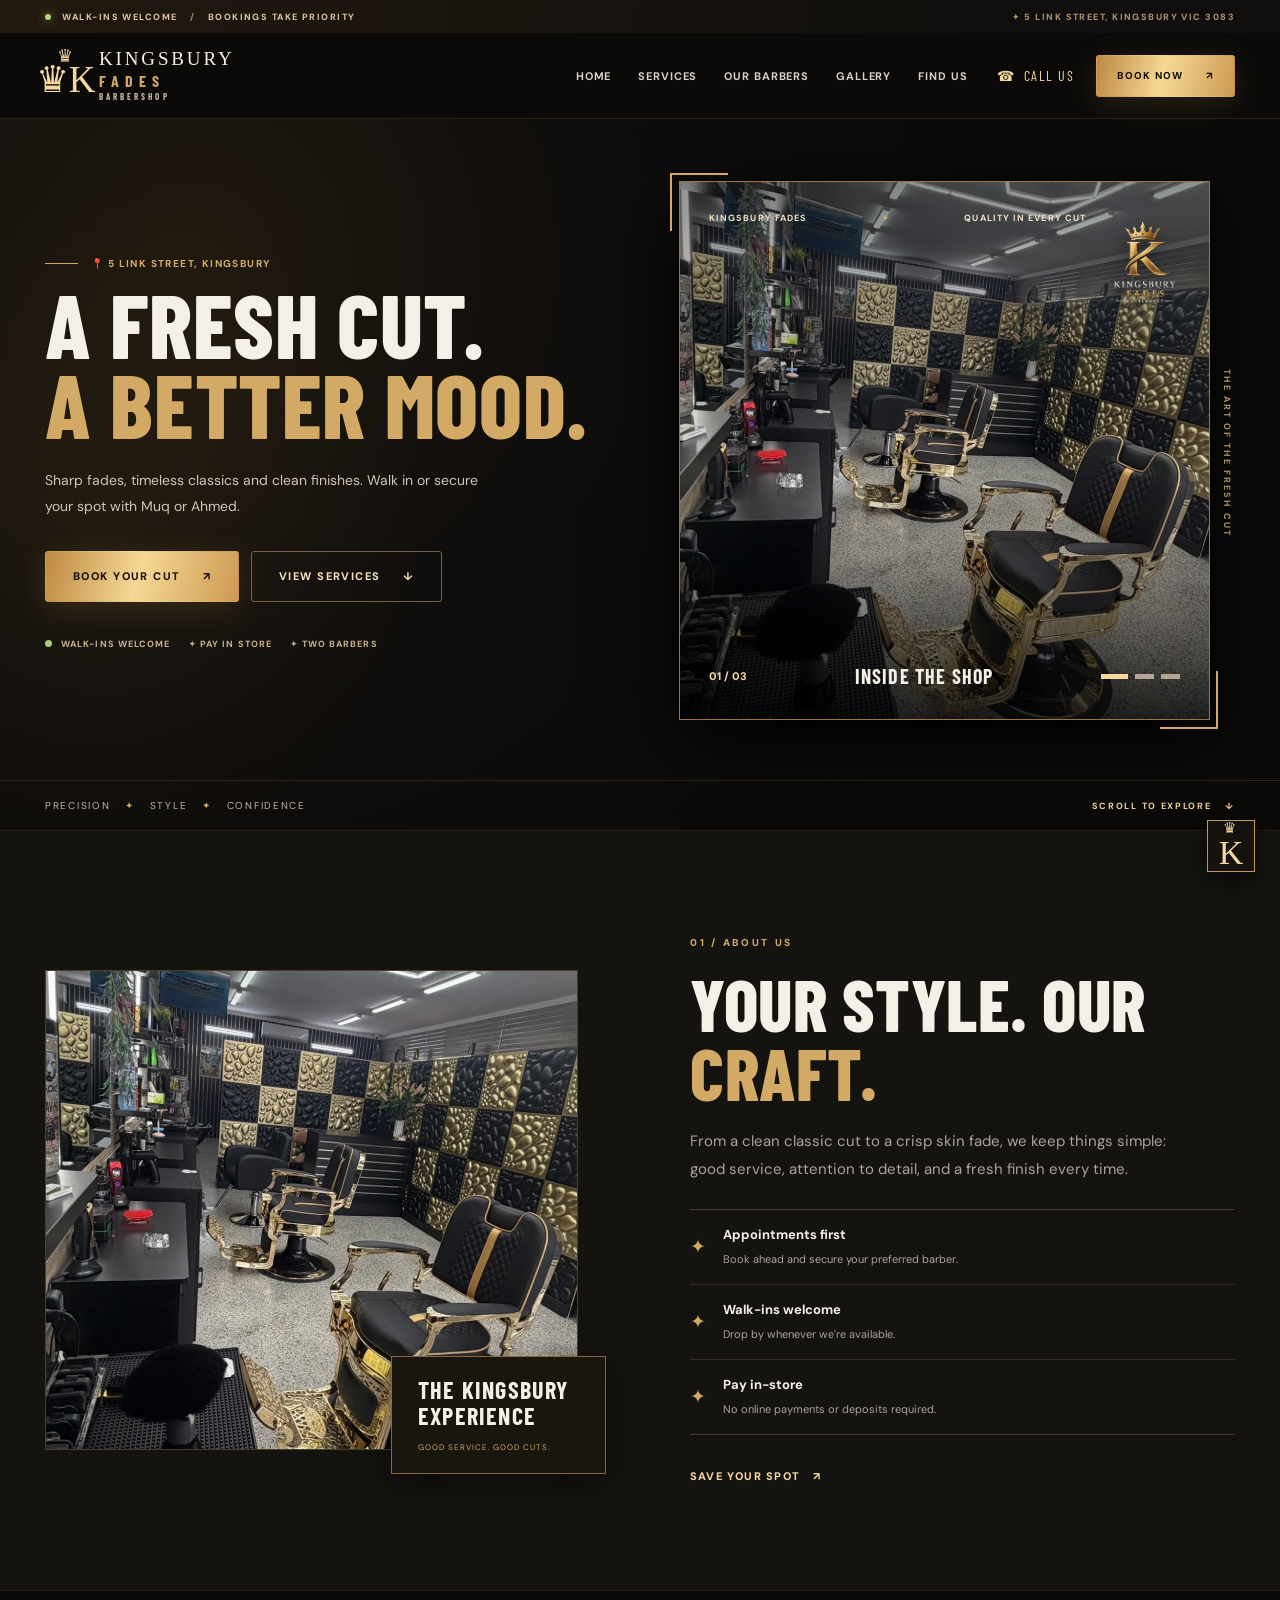
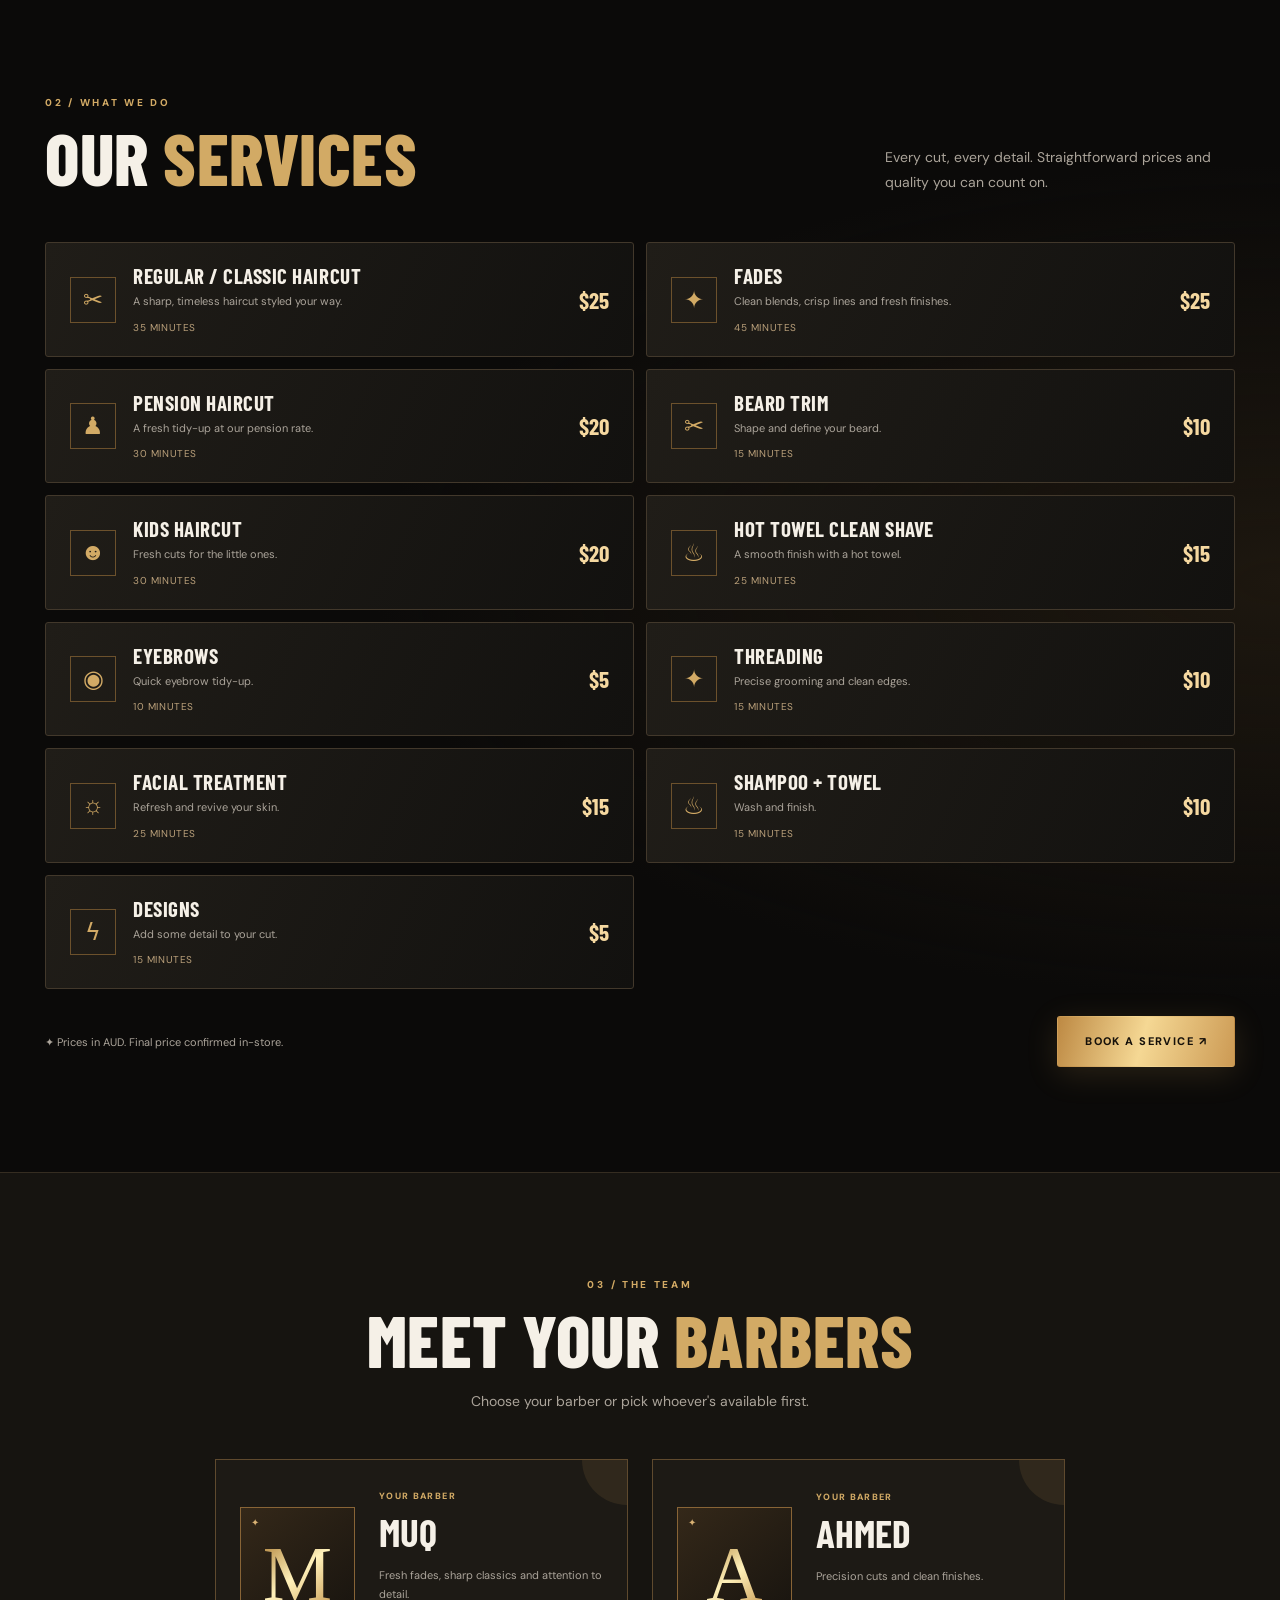
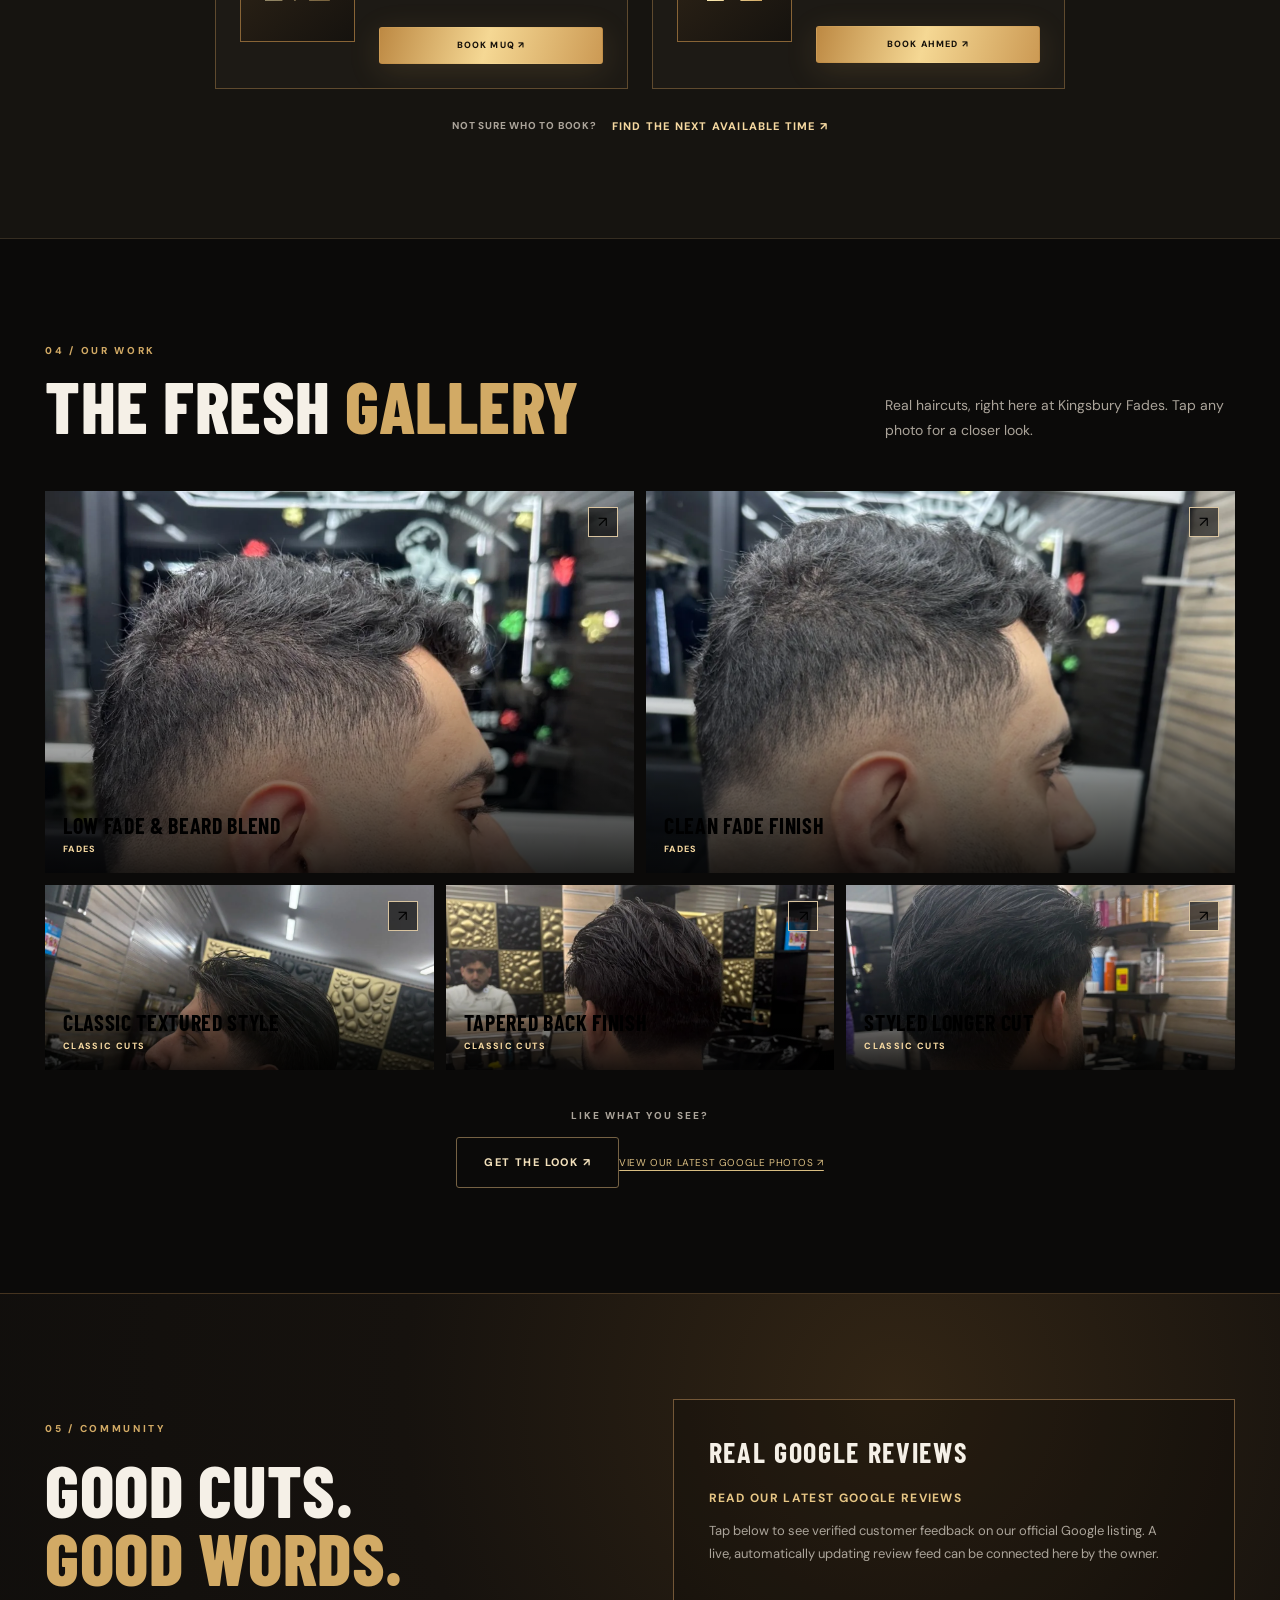
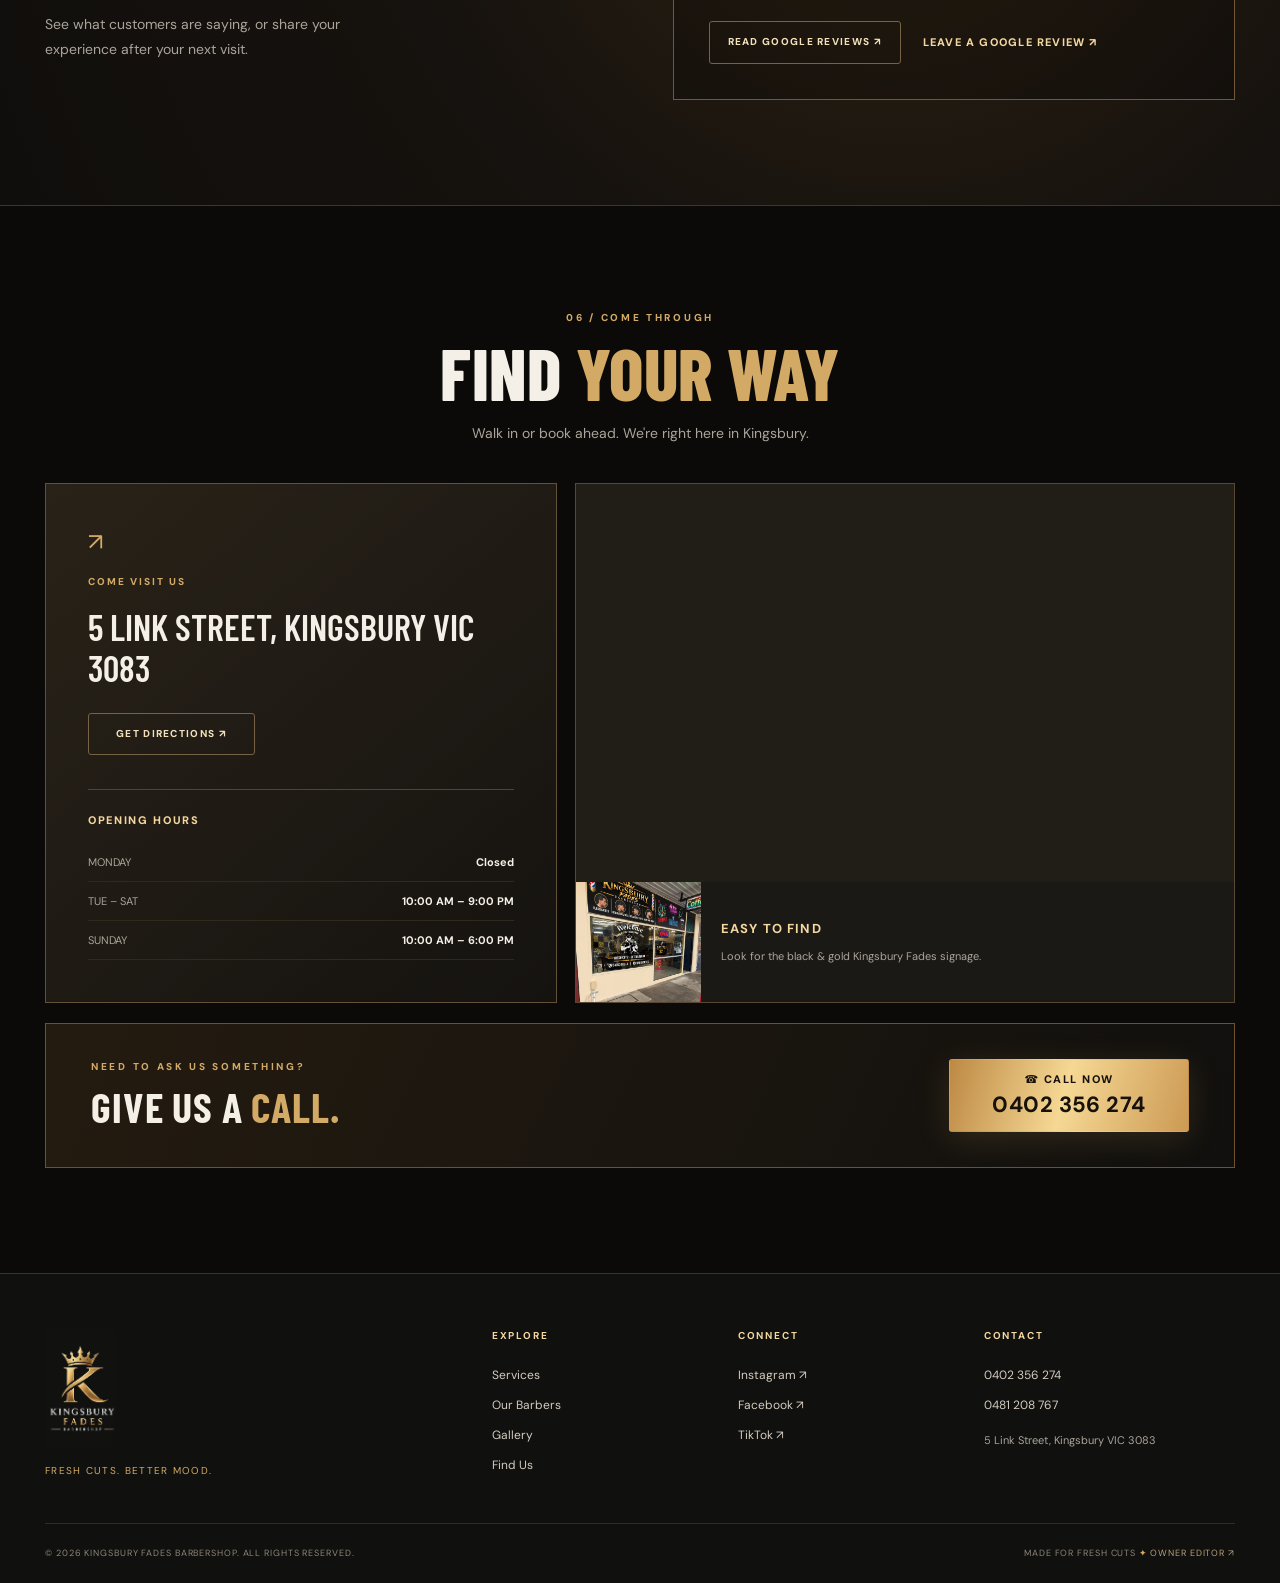
==== index.html @ 65504e84 "Add files via upload" ====
<!doctype html>
<html lang="en-AU">
<head>
  <meta charset="utf-8">
  <meta name="viewport" content="width=device-width,initial-scale=1,viewport-fit=cover">
  <meta name="theme-color" content="#0d0c0b">
  <meta name="description" content="Kingsbury Fades Barbershop — fresh fades, classic cuts, beard trims and more at 5 Link Street, Kingsbury VIC 3083. Book with Muq or Ahmed. Walk-ins welcome.">
  <meta property="og:title" content="Kingsbury Fades Barbershop | Fresh Cuts. Better Mood.">
  <meta property="og:description" content="Fades, classic cuts and fresh finishes in Kingsbury, Melbourne. Book online or walk in.">
  <meta property="og:type" content="website">
  <meta property="og:image" content="assets/images/front.webp">
  <title>Kingsbury Fades Barbershop | Fresh Cuts. Better Mood.</title>
  <link rel="icon" href="assets/images/logo.webp" type="image/webp">
  <link rel="preconnect" href="https://fonts.googleapis.com">
  <link rel="preconnect" href="https://fonts.gstatic.com" crossorigin>
  <link href="https://fonts.googleapis.com/css2?family=Barlow+Condensed:wght@400;500;600;700;800&family=DM+Sans:wght@400;500;600;700&display=swap" rel="stylesheet">
  <link rel="stylesheet" href="styles.css">
</head>
<body>
  <a class="skip-link" href="#main">Skip to main content</a>
  <div class="top-strip"><span><span class="dot"></span> WALK-INS WELCOME <span class="top-divider">/</span> BOOKINGS TAKE PRIORITY</span><span class="top-right"><span aria-hidden="true">✦</span> 5 LINK STREET, KINGSBURY</span></div>
  <header class="site-header" id="top">
    <div class="container header-inner">
      <a class="brand" href="#home" aria-label="Kingsbury Fades, home">
        <span class="brand-emblem">♛<strong>K</strong></span>
        <span class="brand-words"><strong>KINGSBURY</strong><small>FADES <span>BARBERSHOP</span></small></span>
      </a>
      <nav class="main-nav" id="main-nav" aria-label="Main navigation">
        <a href="#home">Home</a><a href="#services">Services</a><a href="#barbers">Our Barbers</a><a href="#gallery">Gallery</a><a href="#contact">Find Us</a>
      </nav>
      <div class="header-actions"><a class="call-link" id="nav-call" href="tel:0402356274" aria-label="Call the shop">☎ <span>CALL US</span></a><button type="button" class="button button-gold button-small js-book">BOOK NOW <span aria-hidden="true">↗</span></button><button class="menu-toggle" id="menu-toggle" aria-label="Open menu" aria-expanded="false"><span></span><span></span><span></span></button></div>
    </div>
  </header>
  <main id="main">
    <section class="hero" id="home" aria-labelledby="hero-heading">
      <div class="hero-glow" aria-hidden="true"></div>
      <div class="container hero-grid">
        <div class="hero-copy">
          <div class="eyebrow"><span class="eyebrow-line"></span><span id="hero-kicker">📍 5 LINK STREET, KINGSBURY</span></div>
          
          <h1 id="hero-heading">A FRESH CUT.<br><em>A BETTER MOOD.</em></h1>
          <p id="hero-description">Sharp fades, timeless classics and clean finishes. Walk in or secure your spot with Muq or Ahmed.</p>
          <div class="hero-buttons"><button type="button" class="button button-gold js-book">BOOK YOUR CUT <span aria-hidden="true">↗</span></button><a class="button button-outline" href="#services">VIEW SERVICES <span aria-hidden="true">↓</span></a></div>
          <div class="hero-meta"><span><span class="status-indicator"></span> WALK-INS WELCOME</span><span>✦ PAY IN STORE</span><span>✦ TWO BARBERS</span></div>
        </div>
        <div class="hero-visual">
          <img id="hero-logo" class="hero-logo hero-logo-corner" src="assets/images/logo-transparent.png" alt="Kingsbury Fades original crowned K logo on a transparent background">
          <div class="hero-photo-frame"><div id="hero-slides" class="hero-slides"><div class="hero-slide is-current" style="background-image:url('assets/images/inside.webp')"></div><div class="hero-slide" style="background-image:url('assets/images/front.webp')"></div><div class="hero-slide" style="background-image:url('assets/images/cut-01.webp')"></div></div>
            <div class="photo-shade"></div><div class="hero-visual-top">KINGSBURY FADES <span>✦</span> QUALITY IN EVERY CUT</div>
            <div class="hero-caption"><span id="slide-number">01 / 03</span><strong id="slide-caption">INSIDE THE SHOP</strong><div id="slide-dots" class="slide-dots" aria-label="Slideshow controls"></div></div>
          </div>
          <div class="vertical-label">THE ART OF THE FRESH CUT</div>
          <div class="photo-corner top-left"></div><div class="photo-corner bottom-right"></div>
        </div>
      </div>
      <div class="hero-bottom-rail"><span>PRECISION <i>✦</i> STYLE <i>✦</i> CONFIDENCE</span><a href="#about">SCROLL TO EXPLORE <span>↓</span></a></div>
    </section>

    <section class="section about-section" id="about">
      <div class="container about-grid">
        <div class="about-visual"><img id="about-photo" src="assets/images/inside.webp" alt="Inside Kingsbury Fades Barbershop" loading="lazy"><div class="about-photo-plate"><strong>THE KINGSBURY<br>EXPERIENCE</strong><span>GOOD SERVICE. GOOD CUTS.</span></div></div>
        <div class="about-copy"><span class="section-kicker">01 / ABOUT US</span><h2 id="about-heading">Your style.<br><em>Our craft.</em></h2><p id="about-description">From a clean classic cut to a crisp skin fade, we keep things simple: good service, attention to detail, and a fresh finish every time.</p><div class="benefits"><div><span class="benefit-icon">✦</span><div><strong>Appointments first</strong><small>Book ahead and secure your preferred barber.</small></div></div><div><span class="benefit-icon">✦</span><div><strong>Walk-ins welcome</strong><small>Drop by whenever we're available.</small></div></div><div><span class="benefit-icon">✦</span><div><strong>Pay in-store</strong><small>No online payments or deposits required.</small></div></div></div><button type="button" class="text-link js-book">SAVE YOUR SPOT <span>↗</span></button></div>
      </div>
    </section>

    <section class="section services-section" id="services">
      <div class="container">
        <div class="section-heading split-heading"><div><span class="section-kicker">02 / WHAT WE DO</span><h2>OUR <em>SERVICES</em></h2></div><p>Every cut, every detail. Straightforward prices and quality you can count on.</p></div>
        <div id="services-list" class="services-list" aria-live="polite"></div>
        <div class="service-footer"><span>✦ Prices in AUD. Final price confirmed in-store.</span><button type="button" class="button button-gold js-book">BOOK A SERVICE ↗</button></div>
      </div>
    </section>

    <section class="section barbers-section" id="barbers"><div class="container"><div class="section-heading centered"><span class="section-kicker">03 / THE TEAM</span><h2>MEET YOUR <em>BARBERS</em></h2><p>Choose your barber or pick whoever's available first.</p></div><div id="barbers-grid" class="barbers-grid"></div><div class="barbers-footer">NOT SURE WHO TO BOOK? <button type="button" class="text-link js-book">FIND THE NEXT AVAILABLE TIME ↗</button></div></div></section>

    <section class="section gallery-section" id="gallery"><div class="container"><div class="section-heading split-heading"><div><span class="section-kicker">04 / OUR WORK</span><h2>THE FRESH <em>GALLERY</em></h2></div><p>Real haircuts, right here at Kingsbury Fades. Tap any photo for a closer look.</p></div><div id="gallery-grid" class="gallery-grid"></div><div class="gallery-cta"><p>LIKE WHAT YOU SEE?</p><button type="button" class="button button-outline js-book">GET THE LOOK ↗</button><a id="google-photos-link" class="gallery-google-link" href="https://www.google.com/maps/place/Kingsbury+Fades+Barbershop/@-37.714027,145.0318748,17z/data=!3m1!4b1!4m6!3m5!1s0x6ad645761f2c77f1:0x227f36e10cc0560c!8m2!3d-37.7140313!4d145.0344497!16s%2Fg%2F11_04zzc2n" target="_blank" rel="noopener noreferrer">VIEW OUR LATEST GOOGLE PHOTOS ↗</a></div><div id="google-photos-live" class="google-photos-live" hidden><h3>PHOTOS FROM GOOGLE</h3><div id="google-photos-widget"></div></div></div></section>

    <section class="section reviews-section" id="reviews"><div class="container reviews-inner"><div><span class="section-kicker">05 / COMMUNITY</span><h2>GOOD CUTS.<br><em>GOOD WORDS.</em></h2><p>See what customers are saying, or share your experience after your next visit.</p></div><div class="reviews-panel"><h3>REAL GOOGLE REVIEWS</h3><div id="google-reviews-live" class="google-reviews-live"><div class="review-connection-note"><strong>READ OUR LATEST GOOGLE REVIEWS</strong><p>Tap below to see verified customer feedback on our official Google listing. A live, automatically updating review feed can be connected here by the owner.</p></div></div><div class="reviews-buttons"><a id="read-reviews" class="button button-outline" target="_blank" rel="noopener noreferrer" href="https://www.google.com/maps/search/?api=1&query=Kingsbury%20Fades%20Barbershop">READ GOOGLE REVIEWS ↗</a><a id="leave-review" class="text-link" target="_blank" rel="noopener noreferrer" href="https://www.google.com/maps/search/?api=1&query=Kingsbury%20Fades%20Barbershop">LEAVE A REVIEW ↗</a></div></div></div></section>

    <section class="section visit-section" id="contact"><div class="container"><div class="section-heading centered"><span class="section-kicker">06 / COME THROUGH</span><h2>FIND <em>YOUR WAY</em></h2><p>Walk in or book ahead. We're right here in Kingsbury.</p></div><div class="contact-grid"><div class="contact-card"><span class="contact-symbol">↗</span><span class="contact-label">COME VISIT US</span><h3 id="shop-address">5 Link Street,<br>Kingsbury VIC 3083</h3><a class="button button-outline" id="directions-link" href="https://www.google.com/maps/search/?api=1&query=5%20Link%20Street%2C%20Kingsbury%20VIC%203083" target="_blank" rel="noopener noreferrer">GET DIRECTIONS ↗</a><div class="hours"><div class="hours-title">OPENING HOURS</div><div><span>MONDAY</span><strong id="hours-mon">CLOSED</strong></div><div><span>TUE – SAT</span><strong id="hours-tue-sat">10 AM – 9 PM</strong></div><div><span>SUNDAY</span><strong id="hours-sun">10 AM – 6 PM</strong></div></div></div><div class="map-card"><iframe id="map-frame" title="Map showing Kingsbury Fades at 5 Link Street, Kingsbury" src="https://www.google.com/maps?q=5%20Link%20Street%2C%20Kingsbury%20VIC%203083&output=embed" loading="lazy" referrerpolicy="no-referrer-when-downgrade" allowfullscreen></iframe><div class="storefront-strip"><img id="storefront-image" src="assets/images/front.webp" alt="Front entrance of Kingsbury Fades Barbershop" loading="lazy"><div><strong>EASY TO FIND</strong><span>Look for the black & gold Kingsbury Fades signage.</span></div></div></div></div><div class="call-banner"><div><span class="section-kicker">NEED TO ASK US SOMETHING?</span><h3>GIVE US A <em>CALL.</em></h3></div><a class="button button-gold call-banner-button" id="call-primary" href="tel:0402356274"><span>☎ CALL NOW</span><strong id="call-number">0402 356 274</strong></a></div></div></section>
  </main>
  <footer class="site-footer"><div class="container footer-grid"><div class="footer-brand"><img id="footer-logo" src="assets/images/logo.webp" alt="Kingsbury Fades Barbershop logo" loading="lazy"><span>FRESH CUTS. BETTER MOOD.</span></div><div><h4>EXPLORE</h4><a href="#services">Services</a><a href="#barbers">Our Barbers</a><a href="#gallery">Gallery</a><a href="#contact">Find Us</a></div><div><h4>CONNECT</h4><a id="social-instagram" target="_blank" rel="noopener noreferrer" href="https://www.instagram.com/kingbury_fades/">Instagram ↗</a><a id="social-facebook" target="_blank" rel="noopener noreferrer" href="https://www.facebook.com/profile.php?id=61596412045378">Facebook ↗</a><a id="social-tiktok" target="_blank" rel="noopener noreferrer" href="https://www.tiktok.com/@kingsbury.fades.b">TikTok ↗</a></div><div><h4>CONTACT</h4><a id="footer-main-phone" href="tel:0402356274">0402 356 274</a><a id="footer-second-phone" href="tel:0481208767">0481 208 767</a><p id="footer-address">5 Link Street, Kingsbury VIC 3083</p></div></div><div class="container footer-bottom"><span>© <span id="year"></span> KINGSBURY FADES BARBERSHOP. ALL RIGHTS RESERVED.</span><span>MADE FOR FRESH CUTS <span class="footer-dot">✦</span> <a href="https://app.pagescms.org/" target="_blank" rel="noopener noreferrer" title="Owner content editing (requires your GitHub/CMS setup)">OWNER EDITOR ↗</a></span></div></footer>

  <button type="button" class="floating-logo js-to-top" aria-label="Back to top"><span>♛</span><strong>K</strong></button>
  <div class="mobile-action-bar"><a id="mobile-call" href="tel:0402356274" class="button mobile-call">☎ CALL US</a><button type="button" class="button button-gold js-book">BOOK NOW ↗</button></div>

  <div class="modal-shell" id="booking-modal" aria-hidden="true"><div class="modal-backdrop" data-dismiss="booking"></div><div class="booking-dialog" role="dialog" aria-modal="true" aria-label="Book an appointment"><div class="dialog-heading"><div><span class="section-kicker">KINGSBURY FADES</span><h2>BOOK YOUR <em>APPOINTMENT</em></h2></div><button class="icon-close" type="button" data-dismiss="booking" aria-label="Close booking window">×</button></div><div id="booking-body" class="booking-body"></div><div class="dialog-footer"><span>✦ WALK-INS WELCOME</span><span>PAY IN STORE · NO DEPOSIT</span></div></div></div>
  <div class="modal-shell" id="lightbox" aria-hidden="true"><div class="modal-backdrop" data-dismiss="lightbox"></div><div class="lightbox-dialog" role="dialog" aria-modal="true" aria-label="Haircut photo"><button class="icon-close lightbox-close" type="button" data-dismiss="lightbox" aria-label="Close photo">×</button><button type="button" class="lightbox-nav prev" id="lightbox-prev" aria-label="Previous photo">‹</button><img id="lightbox-photo" alt=""><button type="button" class="lightbox-nav next" id="lightbox-next" aria-label="Next photo">›</button><div class="lightbox-caption" id="lightbox-caption"></div></div></div>
  <script id="preview-seed" type="application/json">{"site": {"business_name": "Kingsbury Fades", "business_subtitle": "BARBERSHOP", "tagline": "FRESH CUTS. BETTER MOOD.", "hero_kicker": "KINGSBURY, MELBOURNE", "hero_title": "A FRESH CUT. A BETTER MOOD.", "hero_description": "Sharp fades, timeless classics and clean finishes. Walk in or secure your spot with Muq or Ahmed.", "intro_title": "Your style. Our craft.", "intro_text": "From a clean classic cut to a crisp skin fade, we keep things simple: good service, attention to detail, and a fresh finish every time.", "phone_primary": "0402356274", "phone_secondary": "0481208767", "address": "5 Link Street, Kingsbury VIC 3083", "google_maps_link": "https://www.google.com/maps/search/?api=1&query=5%20Link%20Street%2C%20Kingsbury%20VIC%203083", "google_reviews_link": "", "google_review_write_link": "", "instagram": "https://www.instagram.com/kingbury_fades/", "facebook": "https://www.facebook.com/profile.php?id=61596412045378", "tiktok": "https://www.tiktok.com/@kingsbury.fades.b", "setmore_booking_url": "", "opening_tue_sat": "10:00 AM – 9:00 PM", "opening_sun": "10:00 AM – 6:00 PM", "opening_mon": "Closed", "logo": "assets/images/logo.webp", "hero_images": ["assets/images/inside.webp", "assets/images/front.webp", "assets/images/cut-01.webp"], "shop_image": "assets/images/inside.webp", "storefront_image": "assets/images/front.webp", "accepts_walkins": true, "bookings_priority": true, "footer_note": "Appointments are prioritised. Walk-ins are always welcome when a barber is available."}, "services": [{"name": "Regular / Classic Haircut", "price": 25, "minutes": 35, "description": "A sharp, timeless haircut styled your way.", "icon": "scissors"}, {"name": "Fades", "price": 25, "minutes": 45, "description": "Clean blends, crisp lines and fresh finishes.", "icon": "sparkles"}, {"name": "Pension Haircut", "price": 20, "minutes": 30, "description": "A fresh tidy-up at our pension rate.", "icon": "user"}, {"name": "Beard Trim", "price": 10, "minutes": 15, "description": "Shape and define your beard.", "icon": "scissors"}, {"name": "Kids Haircut", "price": 20, "minutes": 30, "description": "Fresh cuts for the little ones.", "icon": "smile"}, {"name": "Hot Towel Clean Shave", "price": 15, "minutes": 25, "description": "A smooth finish with a hot towel.", "icon": "droplets"}, {"name": "Eyebrows", "price": 5, "minutes": 10, "description": "Quick eyebrow tidy-up.", "icon": "eye"}, {"name": "Threading", "price": 10, "minutes": 15, "description": "Precise grooming and clean edges.", "icon": "sparkles"}, {"name": "Facial Treatment", "price": 15, "minutes": 25, "description": "Refresh and revive your skin.", "icon": "sun"}, {"name": "Shampoo + Towel", "price": 10, "minutes": 15, "description": "Wash and finish.", "icon": "droplets"}, {"name": "Designs", "price": 5, "minutes": 15, "description": "Add some detail to your cut.", "icon": "zap"}], "gallery": [{"title": "Low fade & beard blend", "category": "Fades", "image": "assets/images/cut-01.webp", "alt": "Side profile showing a low fade and beard blend"}, {"title": "Clean fade finish", "category": "Fades", "image": "assets/images/cut-02.webp", "alt": "Close-up of a clean fade and beard line"}, {"title": "Classic textured style", "category": "Classic cuts", "image": "assets/images/cut-03.webp", "alt": "Side view of a textured longer haircut and beard"}, {"title": "Tapered back finish", "category": "Classic cuts", "image": "assets/images/cut-04.webp", "alt": "Back view of a tapered longer haircut"}, {"title": "Styled longer cut", "category": "Classic cuts", "image": "assets/images/cut-05.webp", "alt": "Side and back view of a styled longer haircut"}], "barbers": [{"name": "Muq", "initial": "M", "photo": "", "description": "Fresh fades, sharp classics and attention to detail.", "booking_url": ""}, {"name": "Ahmed", "initial": "A", "photo": "", "description": "Precision cuts and clean finishes.", "booking_url": ""}]}</script>
  <script src="app.js" defer></script>
</body>
</html>
---- styles.css ----
:root{--bg:#0b0a09;--bg-soft:#141310;--panel:#191815;--panel2:#22201b;--line:#3e3527;--gold:#d2aa65;--goldlight:#f5d8a0;--golddeep:#8b6637;--text:#f5f0e7;--muted:#aba49a;--font-display:'Barlow Condensed','Arial Narrow',Impact,sans-serif;--font-body:'DM Sans',system-ui,sans-serif;--ease:cubic-bezier(.22,1,.36,1)}
*{box-sizing:border-box}html{scroll-behavior:smooth;scroll-padding-top:94px}body{margin:0;background:var(--bg);color:var(--text);font-family:var(--font-body);font-size:15px;-webkit-font-smoothing:antialiased}body.no-scroll{overflow:hidden}::selection{background:#d2aa65;color:#0b0a09}img{max-width:100%;display:block}a{color:inherit;text-decoration:none}button{font:inherit;cursor:pointer}button:focus-visible,a:focus-visible{outline:2px solid var(--goldlight);outline-offset:4px}a,button{-webkit-tap-highlight-color:transparent}.container{width:min(1190px,calc(100% - 72px));margin-inline:auto}.skip-link{position:absolute;z-index:999;top:-70px;left:20px;background:var(--gold);padding:12px;color:#111}.skip-link:focus{top:10px}
.top-strip{min-height:33px;display:flex;justify-content:space-between;align-items:center;padding:0 max(36px,calc((100vw - 1190px)/2));background:linear-gradient(100deg,#22190f,#100f0d 75%);color:#d8c4a5;font-size:9px;font-weight:800;letter-spacing:.16em}.dot{display:inline-block;width:6px;height:6px;background:#b6d47e;border-radius:50%;vertical-align:middle;margin-right:8px;box-shadow:0 0 10px #7c963e}.top-divider{padding:0 9px;color:#a18b67}.top-right{color:#aa9472}.top-right span{margin-right:6px;color:var(--gold)}.site-header{height:86px;position:sticky;top:0;z-index:40;background:rgba(12,11,10,.94);backdrop-filter:blur(15px);border-bottom:1px solid rgba(196,149,72,.17)}.header-inner{height:100%;display:flex;align-items:center;justify-content:space-between;gap:30px}.brand{display:flex;align-items:center;gap:13px;flex-shrink:0}.brand-emblem{font-family:Georgia,serif;position:relative;width:41px;height:45px;text-align:center;display:flex;align-items:flex-end;justify-content:center;color:var(--goldlight);font-size:37px;line-height:1}.brand-emblem:before{content:'♛';position:absolute;font-size:18px;top:-6px;left:12px}.brand-emblem strong{font-weight:400}.brand-words{display:flex;flex-direction:column;line-height:.94;gap:5px}.brand-words strong{font-family:Georgia,serif;letter-spacing:.15em;font-size:19px;font-weight:400}.brand-words small{font-family:var(--font-display);font-size:16px;letter-spacing:.38em;color:var(--gold);font-weight:700}.brand-words small span{display:block;font-size:9px;letter-spacing:.34em;color:#c4b5a1;margin-top:5px}.main-nav{display:flex;gap:27px;align-items:center;margin-left:auto}.main-nav a{font-size:11px;text-transform:uppercase;letter-spacing:.08em;color:#d7d1c7;font-weight:700;transition:color .2s}.main-nav a:hover,.call-link:hover{color:var(--goldlight)}.header-actions{display:flex;align-items:center;gap:22px}.call-link{font-family:var(--font-display);font-size:14px;letter-spacing:.11em;white-space:nowrap;color:var(--goldlight)}.call-link span{margin-left:3px}.button{border:1px solid transparent;display:inline-flex;align-items:center;justify-content:center;gap:22px;min-height:51px;padding:13px 27px;font-size:11px;line-height:1.2;font-family:var(--font-body);font-weight:800;letter-spacing:.13em;text-transform:uppercase;border-radius:3px;white-space:nowrap;transition:background .2s,color .2s,transform .2s,border-color .2s}.button:hover{transform:translateY(-2px)}.button-gold{background:linear-gradient(105deg,#bd8943 0%,#f5d894 48%,#cc9a54 100%);color:#16110a;box-shadow:0 7px 32px rgba(206,159,87,.16)}.button-gold:hover{background:linear-gradient(105deg,#e1b56e,#fff0c5,#d2a25a)}.button-outline{background:transparent;border-color:#766244;color:#f3e1bc}.button-outline:hover{background:rgba(218,177,109,.1);border-color:var(--goldlight)}.button-small{min-height:42px;padding:12px 20px;font-size:10px}.menu-toggle{display:none;flex-direction:column;justify-content:center;gap:5px;background:transparent;border:0;width:34px;height:40px}.menu-toggle span{height:2px;width:22px;background:var(--gold)}
.hero{position:relative;min-height:690px;overflow:hidden;background:radial-gradient(circle at 15% 20%,#20190f 0%,#100e0c 31%,#0b0a09 70%)}.hero-glow{pointer-events:none;position:absolute;top:10%;left:-240px;width:670px;height:670px;background:radial-gradient(circle,rgba(167,122,53,.09),transparent 70%)}.hero-grid{display:grid;grid-template-columns:1fr 1fr;gap:42px;min-height:640px;align-items:center;padding-block:54px 47px}.hero-copy{position:relative;z-index:2;padding-right:8px}.eyebrow,.section-kicker{display:flex;align-items:center;gap:13px;color:var(--gold);letter-spacing:.27em;font-weight:800;font-size:10px;text-transform:uppercase}.eyebrow-line{width:33px;height:1px;background:var(--gold)}.hero-logo{height:128px;width:76px;object-fit:contain;object-position:center;margin:18px 0 4px;mix-blend-mode:screen}.hero h1,.section h2,.dialog-heading h2{font-family:var(--font-display);font-size:clamp(66px,7vw,108px);letter-spacing:.007em;line-height:.89;text-transform:uppercase;font-weight:800;margin:12px 0 25px}.hero h1 em,.section h2 em,.call-banner h3 em,.dialog-heading h2 em{font-style:normal;color:var(--gold)}.hero p{color:#d0c5b6;line-height:1.85;font-size:14px;max-width:450px}.hero-buttons{display:flex;flex-wrap:wrap;gap:12px;margin-top:31px}.hero-meta{display:flex;flex-wrap:wrap;gap:18px;color:#c6b08a;font-size:9px;font-weight:800;letter-spacing:.12em;margin-top:36px}.status-indicator{display:inline-block;width:7px;height:7px;background:#aaca7a;border-radius:50%;margin-right:6px}.hero-visual{position:relative;height:560px;margin-left:16px;padding:8px 25px 13px 2px}.hero-photo-frame{height:100%;overflow:hidden;position:relative;border:1px solid #9c7544;background:#201b16;box-shadow:0 18px 70px #000}.hero-slides,.hero-slide,.photo-shade{position:absolute;inset:0}.hero-slide{background-size:cover;background-position:center;opacity:0;transform:scale(1.06);transition:opacity 1s ease,transform 6s linear}.hero-slide.is-current{opacity:1;transform:scale(1)}.photo-shade{background:linear-gradient(0deg,rgba(0,0,0,.83) 0%,transparent 46%,rgba(0,0,0,.42) 100%);pointer-events:none}.hero-visual-top{position:absolute;left:29px;right:29px;top:30px;display:flex;gap:13px;justify-content:space-between;color:#f0e0c5;font-size:9px;letter-spacing:.12em;font-weight:700}.hero-visual-top span{color:var(--gold)}.hero-caption{position:absolute;bottom:31px;left:29px;right:29px;display:flex;align-items:center;justify-content:space-between;gap:13px}.hero-caption strong{font-family:var(--font-display);font-size:20px;letter-spacing:.06em}.hero-caption>span{font-size:11px;color:var(--goldlight);font-weight:800}.slide-dots{display:flex;gap:7px}.slide-dots button{height:5px;width:19px;padding:0;background:#b5a694;border:0;transition:background .3s,width .3s}.slide-dots button.active{background:var(--goldlight);width:27px}.vertical-label{position:absolute;right:2px;top:50%;writing-mode:vertical-rl;transform:translateY(-50%);font-size:9px;color:#b29369;font-weight:700;letter-spacing:.22em}.photo-corner{position:absolute;width:58px;height:58px;border:2px solid var(--gold)}.photo-corner.top-left{top:0;left:-7px;border-right:0;border-bottom:0}.photo-corner.bottom-right{bottom:4px;right:17px;border-left:0;border-top:0}.hero-bottom-rail{display:flex;align-items:center;justify-content:space-between;border-top:1px solid #2c261d;height:50px;padding:0 max(36px,calc((100vw - 1190px)/2));font-size:10px;letter-spacing:.17em;color:#c1b6a4}.hero-bottom-rail i{font-style:normal;color:var(--gold);padding:0 10px}.hero-bottom-rail a{font-size:9px;color:var(--goldlight);font-weight:700}.hero-bottom-rail a span{margin-left:10px}
.section{padding:105px 0}.section-heading{margin-bottom:36px}.section-heading h2,.about-copy h2,.reviews-inner h2{font-size:clamp(49px,5.6vw,79px);line-height:.96;margin:14px 0 15px}.section-heading p{max-width:350px;color:var(--muted);font-size:14px;line-height:1.8}.split-heading{display:flex;justify-content:space-between;align-items:end;gap:28px}.split-heading p{margin-bottom:11px}.centered{display:flex;flex-direction:column;align-items:center;text-align:center}.centered p{margin:0;max-width:520px}
.about-section{background:var(--bg-soft);border-block:1px solid #262219}.about-grid{display:grid;grid-template-columns:1fr 1fr;gap:100px;align-items:center}.about-visual{position:relative;height:480px;border:1px solid #4c3c2a;margin-right:12px}.about-visual img{width:100%;height:100%;object-fit:cover;object-position:center}.about-photo-plate{position:absolute;right:-29px;bottom:-25px;background:#19150f;border:1px solid var(--golddeep);padding:21px 26px;min-width:215px;box-shadow:0 8px 35px rgba(0,0,0,.5)}.about-photo-plate strong{font-family:var(--font-display);font-size:24px;line-height:.96;letter-spacing:.05em}.about-photo-plate span{display:block;color:var(--gold);letter-spacing:.12em;font-size:8px;margin-top:12px}.about-copy h2{margin:20px 0}.about-copy>p{color:var(--muted);line-height:1.9;max-width:500px}.benefits{margin:25px 0 30px;border-block:1px solid #463b2c}.benefits>div{display:flex;align-items:center;gap:17px;padding:16px 0;border-bottom:1px solid #342d23}.benefits>div:last-child{border:0}.benefit-icon{font-size:19px;color:var(--gold)}.benefits strong{display:block;font-size:13px;margin-bottom:5px}.benefits small{color:var(--muted);font-size:11px}.text-link{color:var(--goldlight);background:none;border:0;padding:0;font-size:11px;font-weight:800;letter-spacing:.11em;text-transform:uppercase}.text-link span{margin-left:9px}.text-link:hover{text-decoration:underline}
.services-section{background:radial-gradient(ellipse at right,#1d170f,transparent 50%),var(--bg)}.services-list{display:grid;grid-template-columns:repeat(2,minmax(0,1fr));gap:12px}.service-card{display:flex;align-items:center;gap:17px;min-height:107px;padding:20px 24px;border:1px solid #42382b;background:linear-gradient(115deg,#201d18,#12110f);border-radius:3px;transition:border-color .2s,transform .2s}.service-card:hover{border-color:#a27d45;transform:translateY(-2px)}.service-icon{width:46px;height:46px;border:1px solid #6c512c;display:flex;justify-content:center;align-items:center;color:var(--gold);font-family:Georgia,serif;font-size:24px;flex-shrink:0}.service-details{min-width:0;flex:1}.service-details h3{font-family:var(--font-display);font-size:21px;text-transform:uppercase;letter-spacing:.025em;margin:0 0 5px}.service-details p{font-size:11px;color:var(--muted);line-height:1.5;margin:0 0 6px}.service-duration{font-size:10px;color:#bba17b;letter-spacing:.06em}.service-price{font-size:23px;font-weight:700;color:var(--goldlight);white-space:nowrap;font-family:var(--font-display)}.service-footer{display:flex;align-items:center;justify-content:space-between;gap:25px;margin-top:27px}.service-footer>span{font-size:11px;color:var(--muted)}
.barbers-section{background:#161410;border-block:1px solid #352d21}.barbers-grid{display:grid;grid-template-columns:repeat(2,minmax(0,1fr));gap:24px;max-width:850px;margin:45px auto 0}.barber-card{background:#1d1a15;border:1px solid #5f4a2e;display:flex;align-items:center;gap:24px;padding:24px;position:relative;overflow:hidden}.barber-card:before{content:'';position:absolute;width:90px;height:90px;right:-45px;top:-45px;border-radius:50%;background:rgba(218,169,89,.1)}.barber-avatar{height:135px;width:115px;flex-shrink:0;background:linear-gradient(140deg,#342819,#15120e);border:1px solid #886436;display:grid;place-items:center;position:relative;overflow:hidden}.barber-avatar .initial{font-family:Georgia,serif;font-size:78px;font-weight:400;line-height:1;background:linear-gradient(140deg,#a97930,#fff1ba,#c5964e);color:transparent;background-clip:text}.barber-avatar:after{content:'✦';position:absolute;top:8px;left:10px;color:#d9b274;font-size:10px}.barber-avatar img{width:100%;height:100%;object-fit:cover;position:absolute;inset:0}.barber-details{flex:1;min-width:0}.barber-details .barber-label{color:var(--gold);letter-spacing:.15em;font-size:9px;font-weight:800}.barber-details h3{font-family:var(--font-display);font-size:39px;text-transform:uppercase;margin:4px 0 8px}.barber-details p{font-size:11px;color:var(--muted);line-height:1.7;min-height:36px}.barber-details .button{margin-top:12px;min-height:37px;padding:9px 14px;font-size:9px;width:100%}.barbers-footer{text-align:center;margin-top:30px;display:flex;justify-content:center;align-items:center;gap:15px;font-size:10px;font-weight:800;letter-spacing:.08em;color:var(--muted)}
.gallery-section{background:var(--bg)}.gallery-grid{display:grid;grid-template-columns:repeat(6,minmax(0,1fr));grid-auto-rows:185px;gap:12px}.gallery-item{padding:0;border:0;position:relative;overflow:hidden;background:#222;grid-column:span 2}.gallery-item:nth-child(1),.gallery-item:nth-child(2){grid-column:span 3;grid-row:span 2}.gallery-item img{width:100%;height:100%;object-fit:cover;object-position:center 32%;transition:transform .5s var(--ease)}.gallery-item:hover img{transform:scale(1.06)}.gallery-overlay{position:absolute;inset:0;background:linear-gradient(0deg,rgba(0,0,0,.85),transparent 55%);display:flex;flex-direction:column;justify-content:end;align-items:flex-start;padding:18px;text-align:left}.gallery-overlay strong{font-family:var(--font-display);text-transform:uppercase;font-size:22px;letter-spacing:.03em}.gallery-overlay small{font-size:9px;letter-spacing:.15em;color:var(--goldlight);font-weight:800;margin-top:5px;text-transform:uppercase}.gallery-item .expand{position:absolute;top:16px;right:16px;width:30px;height:30px;border:1px solid #d9c4a0;display:grid;place-items:center;background:#08080899}.gallery-cta{text-align:center;padding-top:29px}.gallery-cta p{font-size:10px;letter-spacing:.2em;font-weight:800;color:var(--muted);margin-bottom:15px}
.reviews-section{background:radial-gradient(circle at 70% 20%,#322515,#16120e 50%,#100e0c);border-block:1px solid #453420}.reviews-inner{display:grid;grid-template-columns:1fr 1fr;gap:65px;align-items:center}.reviews-inner h2{margin:20px 0}.reviews-inner>div>p{font-size:14px;color:var(--muted);line-height:1.8;max-width:370px}.reviews-panel{padding:35px;border:1px solid #735737;background:rgba(0,0,0,.23)}.star-line{color:var(--gold);font-size:20px;letter-spacing:.25em}.reviews-panel h3{font-family:var(--font-display);font-size:28px;letter-spacing:.06em;margin:16px 0 8px}.reviews-panel p{font-size:13px;line-height:1.8;color:var(--muted)}.reviews-buttons{margin-top:24px;display:flex;gap:22px;align-items:center;flex-wrap:wrap}.reviews-buttons .button{font-size:10px;padding:10px 18px;min-height:43px}
.visit-section{background:var(--bg)}.contact-grid{display:grid;grid-template-columns:43% 1fr;gap:18px}.contact-card{border:1px solid #625037;padding:42px;background:linear-gradient(140deg,#292218,#151310)}.contact-symbol{font-size:24px;color:var(--gold)}.contact-label{display:block;color:var(--gold);font-size:10px;font-weight:800;letter-spacing:.2em;margin:18px 0}.contact-card h3{font-family:var(--font-display);font-size:36px;line-height:1.15;text-transform:uppercase;font-weight:600;margin:0 0 25px}.contact-card .button{min-height:42px;font-size:10px}.hours{margin-top:34px;border-top:1px solid #54432e;padding-top:23px}.hours-title{color:var(--goldlight);font-size:11px;font-weight:800;letter-spacing:.15em;margin-bottom:16px}.hours>div:not(.hours-title){display:flex;justify-content:space-between;gap:15px;align-items:center;border-bottom:1px solid #30291e;padding:12px 0;font-size:11px}.hours>div span{color:var(--muted)}.hours>div strong{font-size:11px}.map-card{position:relative;display:flex;flex-direction:column;min-height:460px;background:#211e18;border:1px solid #584833;overflow:hidden}.map-card iframe{display:block;flex:1;border:0;width:100%;min-height:335px;filter:grayscale(.65) contrast(1.04)}.storefront-strip{height:120px;background:#1b1915;display:flex;gap:20px;align-items:center}.storefront-strip img{height:100%;width:125px;object-fit:cover;object-position:center 41%}.storefront-strip strong{font-size:13px;color:var(--goldlight);display:block;letter-spacing:.09em;margin-bottom:8px}.storefront-strip span{font-size:11px;color:var(--muted);line-height:1.5}.call-banner{margin-top:20px;display:flex;align-items:center;justify-content:space-between;gap:20px;padding:35px 45px;border:1px solid #70512d;background:linear-gradient(115deg,#241b10,#11100e)}.call-banner h3{font-family:var(--font-display);font-size:42px;margin:8px 0 0;letter-spacing:.02em}.call-banner-button{display:flex;flex-direction:column;min-width:240px;align-items:center;gap:5px}.call-banner-button strong{font-size:22px;letter-spacing:.02em}
.site-footer{border-top:1px solid #3d3426;background:#10100f;padding:55px 0 24px}.footer-grid{display:grid;grid-template-columns:2fr 1fr 1fr 1.25fr;gap:45px}.footer-brand img{width:95px;height:120px;object-fit:contain;object-position:center left;mix-blend-mode:screen;margin-bottom:10px}.footer-brand>span{font-size:10px;letter-spacing:.13em;color:var(--gold)}.footer-grid h4{color:var(--goldlight);font-size:10px;letter-spacing:.18em;margin:0 0 18px}.footer-grid>div:not(:first-child) a{display:block;font-size:12px;color:#d4ccc0;line-height:2.5}.footer-grid>div:not(:first-child) a:hover{color:var(--goldlight)}.footer-grid p{font-size:11px;color:var(--muted);line-height:1.8}.footer-bottom{border-top:1px solid #312b23;padding-top:23px;margin-top:43px;display:flex;align-items:center;justify-content:space-between;gap:12px;color:#8e8577;font-size:9px;letter-spacing:.1em}.footer-bottom a{color:#b8a07a}.footer-bottom .footer-dot{color:var(--gold)}.floating-logo{position:fixed;right:25px;bottom:28px;width:48px;height:52px;border:1px solid #c09a57;background:#17130fe9;color:var(--goldlight);z-index:32;box-shadow:0 8px 25px #0009;display:flex;align-items:end;justify-content:center;font-family:Georgia,serif;font-size:34px;line-height:1}.floating-logo span{position:absolute;top:0;left:15px;font-size:15px}.floating-logo strong{font-weight:400}.mobile-action-bar{display:none}
.modal-shell{position:fixed;inset:0;z-index:200;display:none;align-items:center;justify-content:center;padding:18px}.modal-shell.is-open{display:flex}.modal-backdrop{position:absolute;inset:0;background:rgba(0,0,0,.88);backdrop-filter:blur(9px)}.booking-dialog{position:relative;width:min(840px,100%);max-height:min(92dvh,900px);display:flex;flex-direction:column;background:#15130f;border:1px solid #88673b;box-shadow:0 30px 100px #000;overflow:hidden}.dialog-heading{padding:19px 25px;border-bottom:1px solid #403625;display:flex;justify-content:space-between;align-items:center}.dialog-heading h2{font-size:33px;margin:6px 0 0}.icon-close{width:36px;height:36px;border:1px solid #706044;background:#211d16;color:var(--goldlight);display:grid;place-items:center;font-size:24px}.booking-body{height:min(72dvh,700px);min-height:360px;overflow:auto}.booking-body iframe{display:block;width:100%;height:100%;min-height:500px;border:0;background:#fff}.booking-setup{min-height:360px;display:flex;flex-direction:column;align-items:center;justify-content:center;text-align:center;padding:35px 24px}.booking-setup .setup-symbol{font-size:36px;color:var(--gold);margin-bottom:6px}.booking-setup h3{font-family:var(--font-display);font-size:35px;letter-spacing:.05em;margin:10px 0}.booking-setup p{font-size:13px;color:var(--muted);line-height:1.9;max-width:440px}.booking-setup .button{margin:15px 0 0}.booking-setup small{display:block;color:#a99a83;margin-top:18px;font-size:11px}.dialog-footer{display:flex;justify-content:space-between;gap:14px;padding:13px 25px;background:#1e1a14;color:#cfb88e;font-size:9px;letter-spacing:.14em;font-weight:800}.lightbox-dialog{position:relative;max-width:min(850px,96vw);max-height:90dvh;display:flex;flex-direction:column;align-items:center}.lightbox-dialog img{max-height:78dvh;max-width:100%;object-fit:contain;border:1px solid #8e714b;box-shadow:0 12px 55px #000}.lightbox-close{position:absolute;right:-15px;top:-14px;z-index:4}.lightbox-nav{position:absolute;top:45%;transform:translateY(-50%);border:1px solid #a17d44;background:#100d0bcc;color:var(--goldlight);font-size:40px;width:44px;height:55px;z-index:2}.lightbox-nav.prev{left:6px}.lightbox-nav.next{right:6px}.lightbox-caption{color:var(--goldlight);margin-top:12px;text-align:center;letter-spacing:.08em;font-size:12px}
@media(min-width:1500px){.hero-grid{min-height:720px}.hero-visual{height:630px}}@media(max-width:1050px){.container{width:min(100% - 48px,1190px)}.main-nav{gap:16px}.main-nav a{font-size:10px}.header-inner{gap:14px}.header-actions{gap:12px}.call-link span{display:none}.brand-words strong{font-size:16px}.brand-words small{font-size:14px}.hero-grid{gap:18px}.hero h1{font-size:clamp(56px,6.9vw,80px)}.hero-visual{height:540px}.about-grid{gap:55px}}
@media(max-width:760px){html{scroll-padding-top:76px}.container{width:calc(100% - 34px)}.top-strip{padding:0 17px;justify-content:center;font-size:8px;min-height:29px}.top-right{display:none}.site-header{height:68px}.brand{gap:6px}.brand-emblem{height:39px;width:32px;font-size:31px}.brand-emblem:before{font-size:13px;top:0;left:10px}.brand-words strong{font-size:14px}.brand-words small{font-size:12px;letter-spacing:.3em}.brand-words small span{font-size:8px}.header-actions{gap:14px}.header-actions .button,.call-link{display:none}.menu-toggle{display:flex}.main-nav{position:absolute;left:0;right:0;top:68px;margin:0;background:#12100d;border-bottom:1px solid #80623d;display:none;flex-direction:column;padding:18px 23px 23px;align-items:stretch;gap:0;box-shadow:0 20px 30px #0009}.main-nav.open{display:flex}.main-nav a{font-size:13px;padding:13px 5px;border-bottom:1px solid #32291d}.hero{min-height:0}.hero-grid{display:flex;flex-direction:column;padding-top:36px;padding-bottom:42px;gap:35px;align-items:stretch}.hero-copy{padding-right:0}.hero-logo{width:55px;height:100px;margin:14px 0 0}.hero h1{font-size:clamp(58px,13vw,76px);margin:8px 0 17px}.hero p{font-size:13px;line-height:1.75}.hero-buttons{margin-top:24px;gap:10px}.hero-buttons .button{font-size:10px;padding:13px 19px;min-height:48px}.hero-meta{margin-top:23px;gap:13px;font-size:8px}.hero-visual{height:410px;margin:0 12px 0 6px;padding:7px 12px 12px 0}.vertical-label{right:-8px;font-size:8px}.photo-corner.top-left{left:-6px}.photo-corner.bottom-right{right:5px}.hero-visual-top{top:20px;left:16px;right:18px;font-size:8px}.hero-caption{left:16px;right:16px;bottom:19px}.hero-caption strong{font-size:16px}.hero-caption>span{font-size:10px}.hero-bottom-rail{padding:0 17px;height:43px;font-size:8px}.hero-bottom-rail a{display:none}.section{padding:73px 0}.section-heading h2,.about-copy h2,.reviews-inner h2{font-size:clamp(49px,11vw,65px)}.section-kicker{font-size:9px}.split-heading{display:block}.split-heading p{margin-top:13px}.about-grid{display:flex;flex-direction:column;gap:53px}.about-visual{width:calc(100% - 18px);height:375px;margin-right:18px}.about-photo-plate{bottom:-20px;right:-18px;padding:16px 20px;min-width:185px}.about-photo-plate strong{font-size:21px}.about-copy{width:100%}.services-list{grid-template-columns:1fr;gap:9px}.service-card{min-height:92px;padding:16px;gap:12px}.service-icon{width:38px;height:38px;font-size:20px}.service-details h3{font-size:20px}.service-details p{font-size:10px}.service-price{font-size:21px}.service-footer{align-items:flex-start;flex-direction:column;margin-top:24px}.barbers-grid{grid-template-columns:1fr;max-width:510px;gap:13px;margin-top:30px}.barber-card{gap:16px;padding:17px}.barber-avatar{height:120px;width:108px}.barber-details h3{font-size:35px}.barbers-footer{font-size:9px;flex-wrap:wrap}.gallery-grid{grid-template-columns:repeat(2,minmax(0,1fr));grid-auto-rows:225px;gap:8px}.gallery-item,.gallery-item:nth-child(1),.gallery-item:nth-child(2){grid-column:span 1;grid-row:span 1}.gallery-item:first-child{grid-column:span 2;grid-row:span 2}.gallery-overlay{padding:12px}.gallery-overlay strong{font-size:20px}.gallery-overlay small{font-size:8px}.reviews-inner{grid-template-columns:1fr;gap:22px}.reviews-panel{padding:25px}.contact-grid{grid-template-columns:1fr}.contact-card{padding:27px}.map-card{min-height:410px}.map-card iframe{min-height:280px}.call-banner{padding:25px;flex-direction:column;align-items:stretch}.call-banner h3{font-size:35px}.call-banner-button{width:100%}.footer-grid{grid-template-columns:repeat(2,minmax(0,1fr));gap:28px}.footer-brand img{width:75px;height:93px}.footer-bottom{flex-direction:column;align-items:flex-start;line-height:1.8;margin-top:30px}.floating-logo{right:13px;bottom:84px;width:37px;height:41px;font-size:28px}.floating-logo span{font-size:12px;left:12px}.mobile-action-bar{position:fixed;bottom:0;left:0;right:0;z-index:45;display:grid;grid-template-columns:1fr 1.7fr;gap:10px;padding:9px 12px max(10px,env(safe-area-inset-bottom));background:#100e0cea;border-top:1px solid #644a2e;backdrop-filter:blur(13px)}.mobile-action-bar .button{width:100%;min-height:46px;font-size:11px;padding:11px 14px}.mobile-action-bar .mobile-call{color:var(--goldlight);border-color:#7c623a}.site-footer{padding-bottom:95px}.modal-shell{padding:6px}.booking-dialog{max-height:95dvh}.dialog-heading{padding:13px 15px}.dialog-heading h2{font-size:26px}.dialog-footer{padding:11px;letter-spacing:.06em;font-size:8px}.booking-body{min-height:360px;height:75dvh}.booking-body iframe{min-height:500px}.lightbox-close{right:0;top:-36px}}
@media(max-width:380px){.hero h1{font-size:56px}.hero-buttons .button{padding:10px 12px;gap:9px}.hero-meta{font-size:7px}.barber-card{gap:12px}.barber-avatar{width:95px}.gallery-grid{grid-auto-rows:185px}.contact-card h3{font-size:30px}}
@media(prefers-reduced-motion:reduce){html{scroll-behavior:auto}*,*:before,*:after{animation-duration:.01ms!important;transition-duration:.01ms!important}}

/* v2: mini original transparent logo moved to upper-right of hero; address replaces old location copy. */
.hero-visual .hero-logo-corner {position:absolute;top:32px;right:58px;z-index:4;width:68px;height:115px;object-fit:contain;margin:0;mix-blend-mode:normal;pointer-events:none;filter:drop-shadow(0 4px 10px rgba(0,0,0,.6));}
.hero-visual-top {right:123px;}
.hero .eyebrow #hero-kicker {letter-spacing:.14em;white-space:normal;line-height:1.6;}
.reviews-panel h3 {margin-top:0;}
.google-reviews-live {min-height:120px;overflow:hidden;}
.review-connection-note {padding:13px 0 0;}
.review-connection-note strong {display:block;color:#e7c685;font-size:12px;letter-spacing:.11em;}
.review-connection-note p {max-width:460px;}
.gallery-google-link {font-size:10px;color:#d9bd82;text-decoration:underline;text-underline-offset:4px;letter-spacing:.06em;}
.google-photos-live {margin-top:24px;border-top:1px solid #705335;padding-top:26px;}
.google-photos-live[hidden] {display:none;}
.google-photos-live h3 {font-family:var(--font-display);font-size:25px;color:#e7c685;letter-spacing:.06em;margin-bottom:18px;}
@media(max-width:760px){.hero-visual .hero-logo-corner{top:26px;right:26px;width:57px;height:94px}.hero-visual-top{right:100px;max-width:calc(100% - 105px);font-size:7px;flex-wrap:wrap}.hero .eyebrow #hero-kicker{letter-spacing:.06em}.gallery-cta{flex-wrap:wrap;gap:12px}}
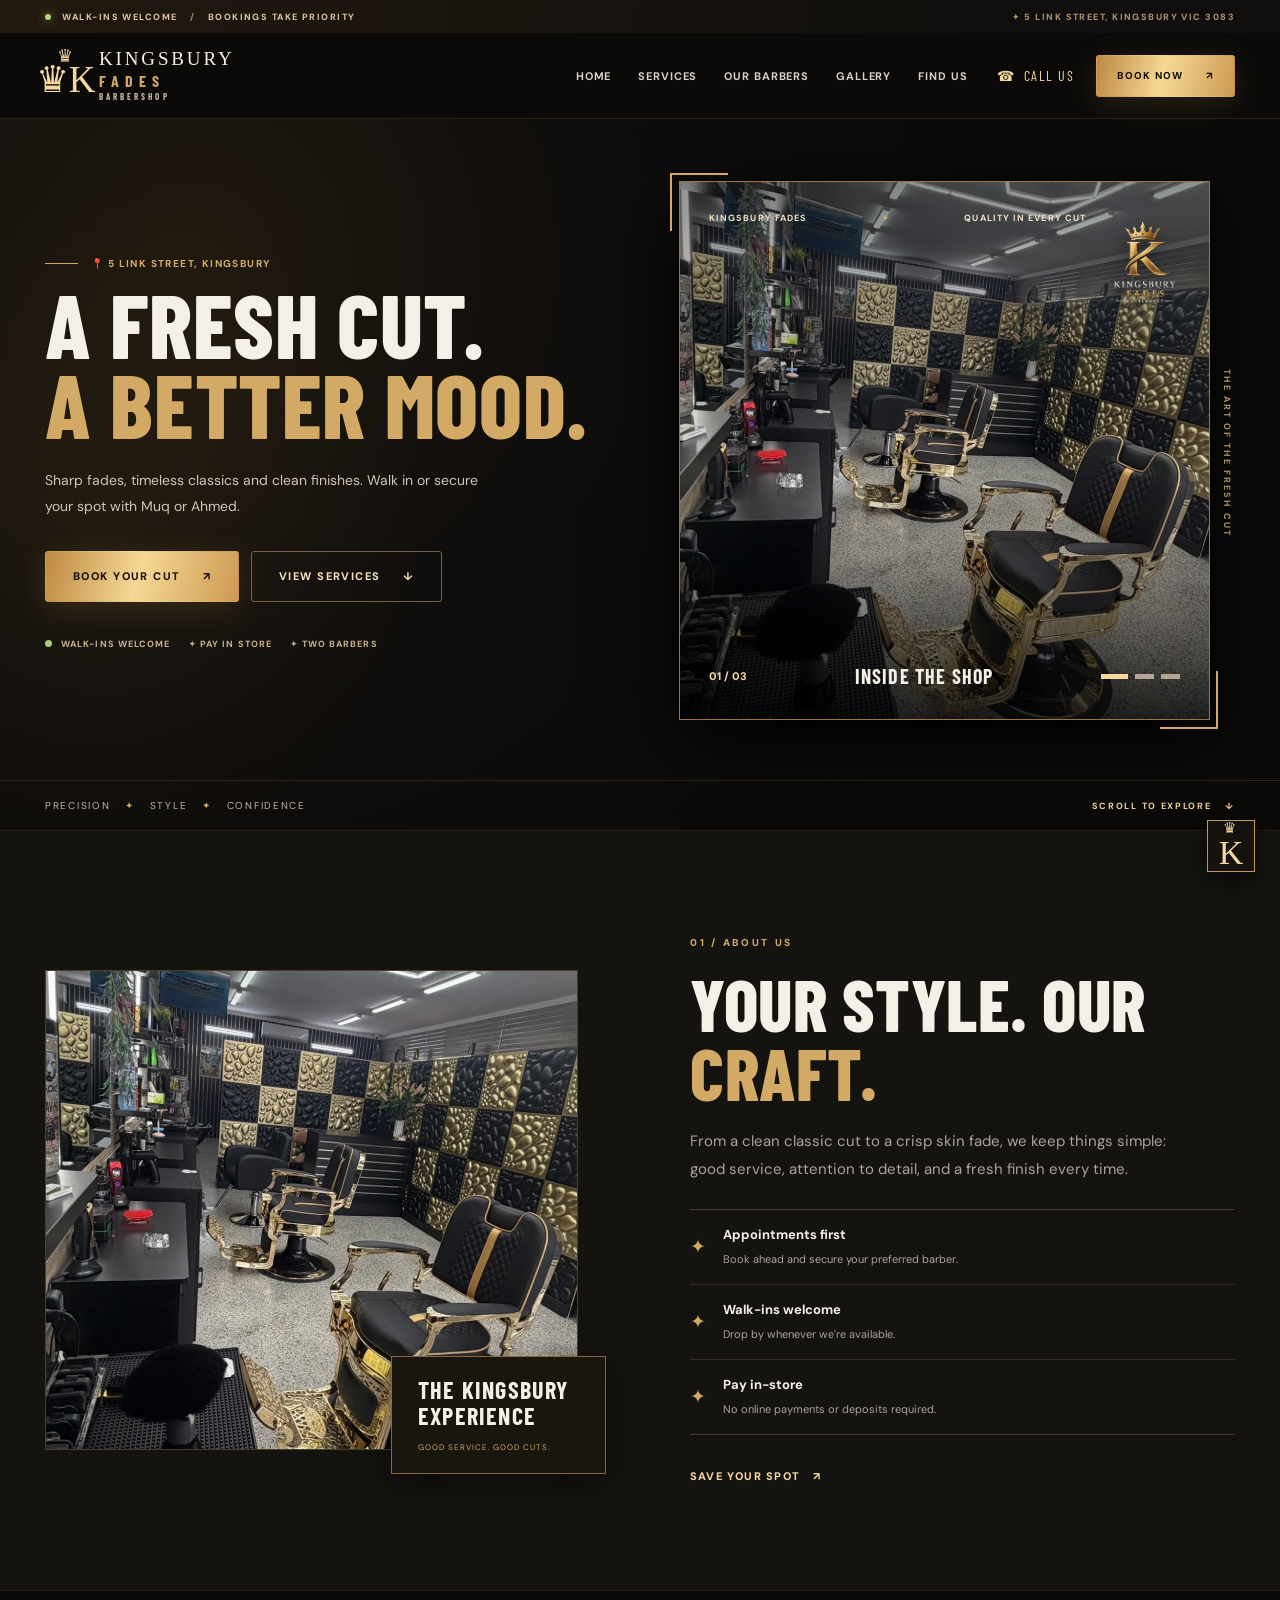
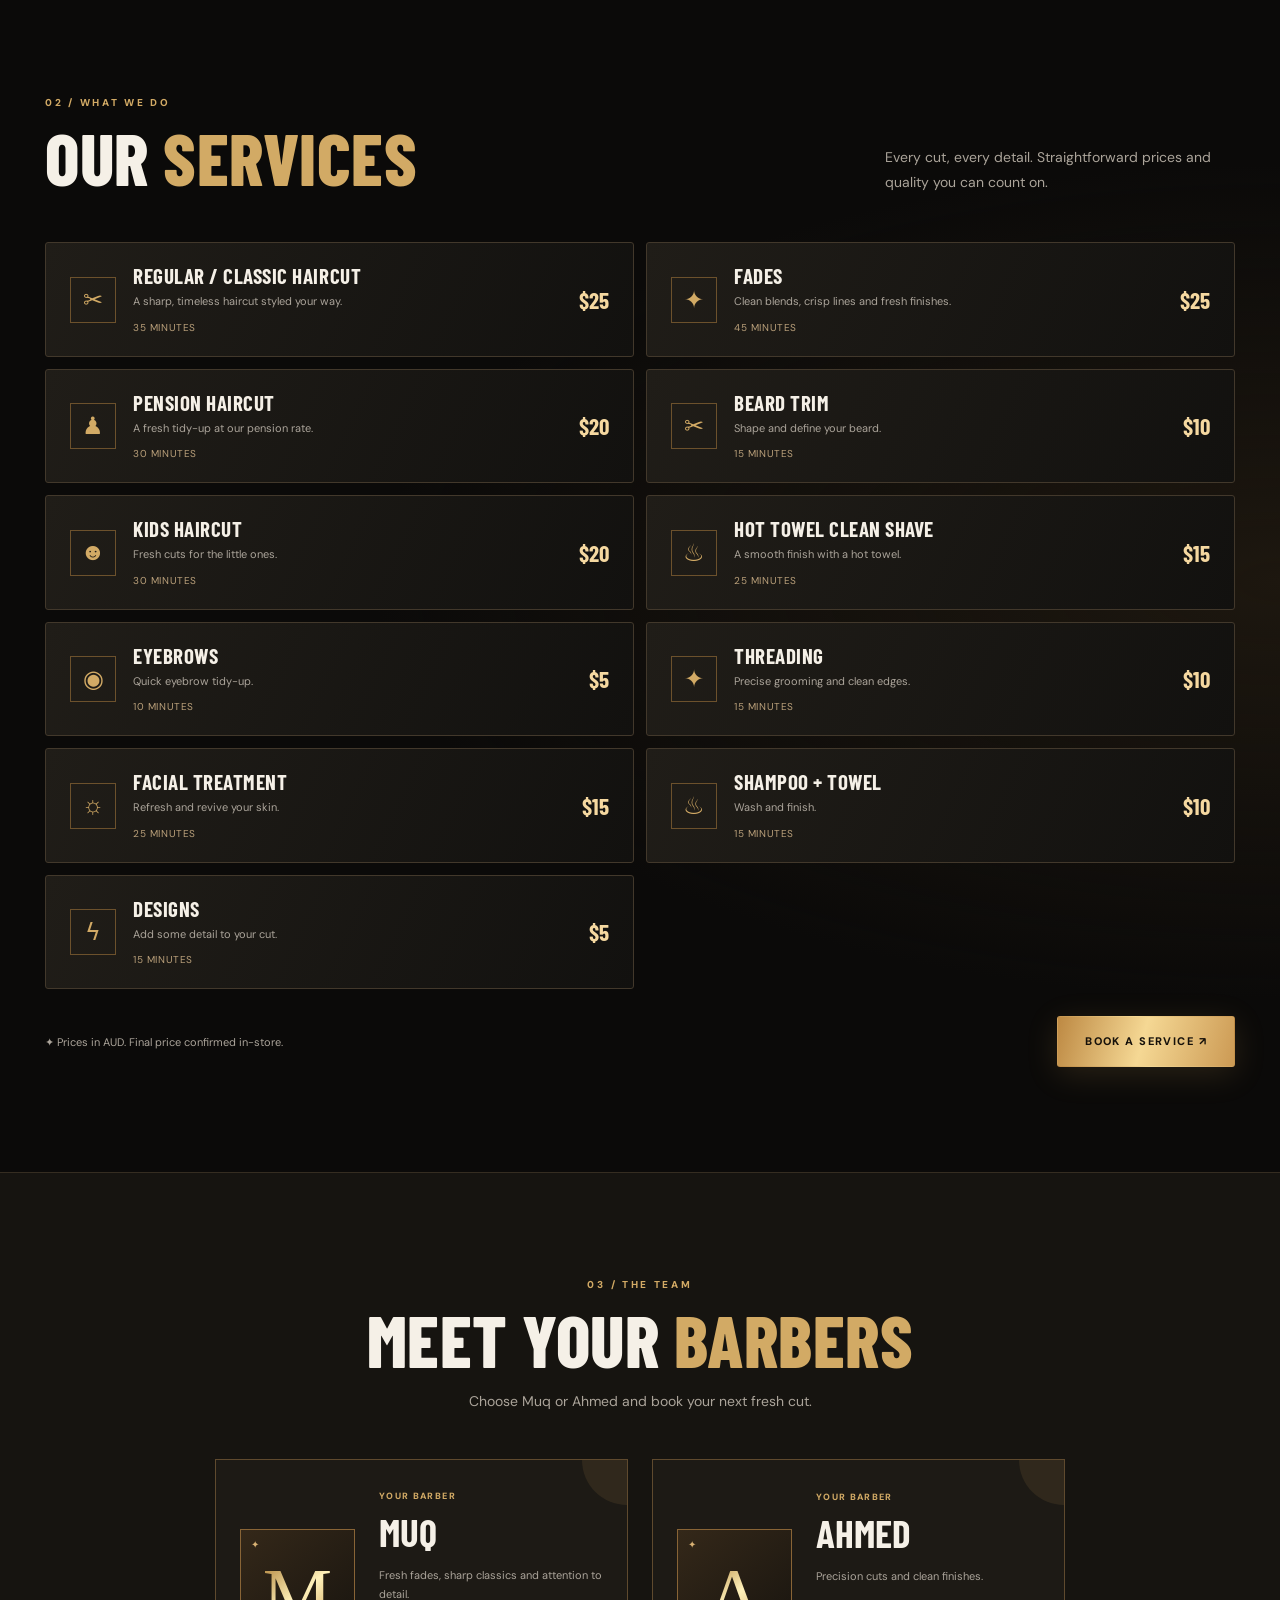
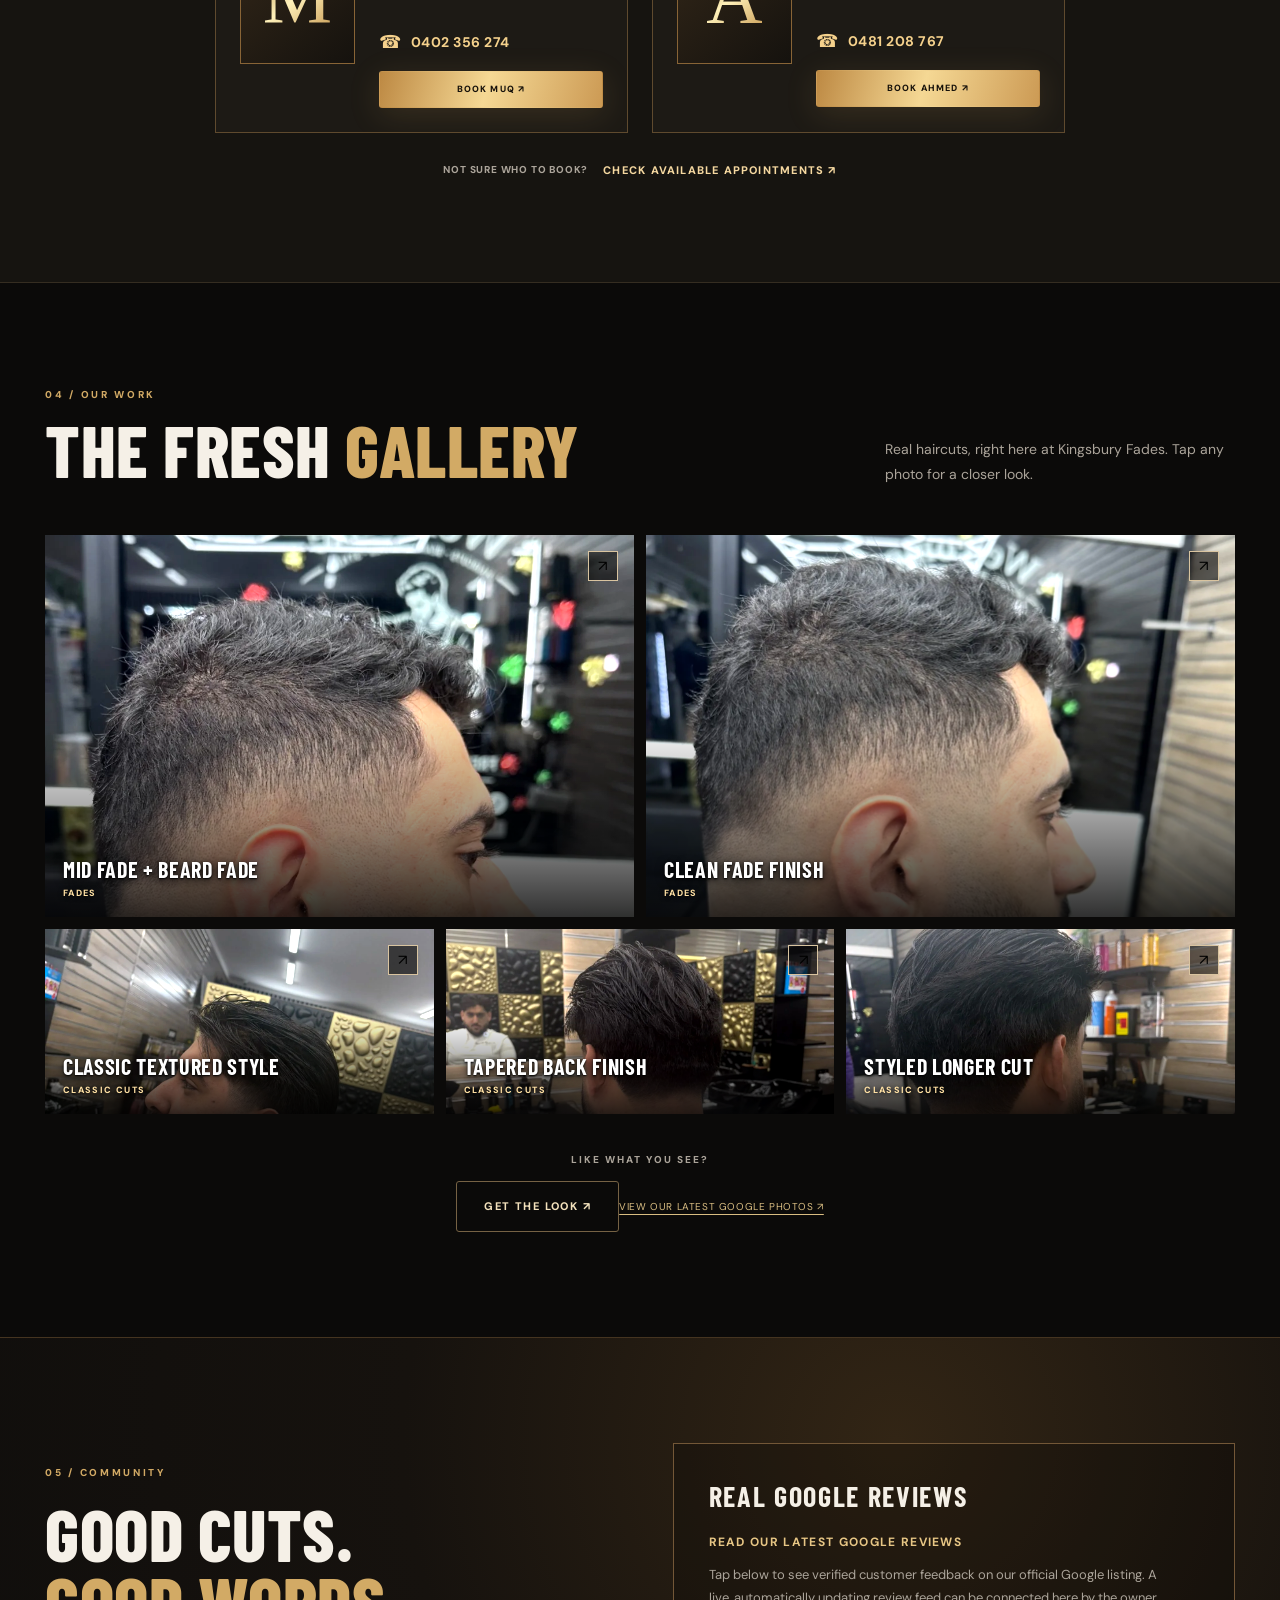
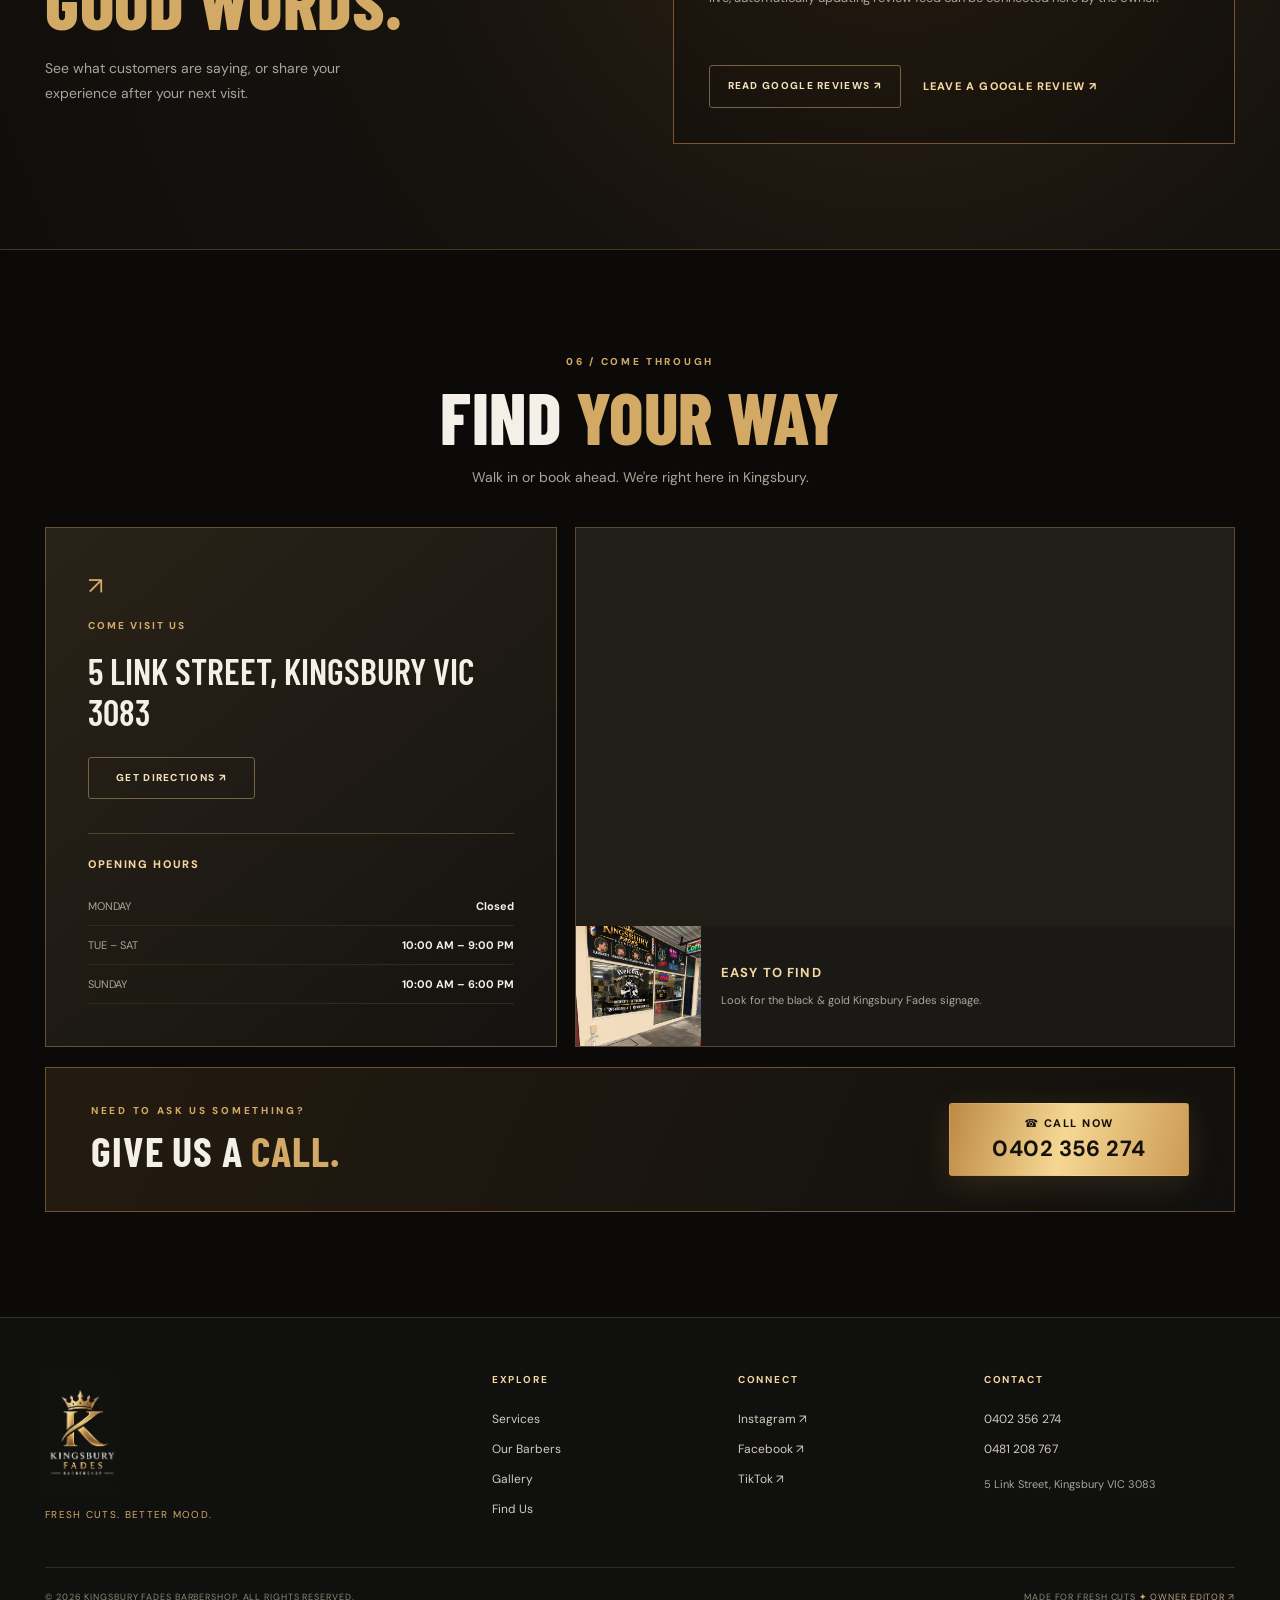
==== commit e5d82efc: "Add files via upload" ====
--- a/index.html
+++ b/index.html
@@ -71,7 +71,7 @@
       </div>
     </section>
 
-    <section class="section barbers-section" id="barbers"><div class="container"><div class="section-heading centered"><span class="section-kicker">03 / THE TEAM</span><h2>MEET YOUR <em>BARBERS</em></h2><p>Choose your barber or pick whoever's available first.</p></div><div id="barbers-grid" class="barbers-grid"></div><div class="barbers-footer">NOT SURE WHO TO BOOK? <button type="button" class="text-link js-book">FIND THE NEXT AVAILABLE TIME ↗</button></div></div></section>
+    <section class="section barbers-section" id="barbers"><div class="container"><div class="section-heading centered"><span class="section-kicker">03 / THE TEAM</span><h2>MEET YOUR <em>BARBERS</em></h2><p>Choose Muq or Ahmed and book your next fresh cut.</p></div><div id="barbers-grid" class="barbers-grid"></div><div class="barbers-footer">NOT SURE WHO TO BOOK? <button type="button" class="text-link js-book">CHECK AVAILABLE APPOINTMENTS ↗</button></div></div></section>
 
     <section class="section gallery-section" id="gallery"><div class="container"><div class="section-heading split-heading"><div><span class="section-kicker">04 / OUR WORK</span><h2>THE FRESH <em>GALLERY</em></h2></div><p>Real haircuts, right here at Kingsbury Fades. Tap any photo for a closer look.</p></div><div id="gallery-grid" class="gallery-grid"></div><div class="gallery-cta"><p>LIKE WHAT YOU SEE?</p><button type="button" class="button button-outline js-book">GET THE LOOK ↗</button><a id="google-photos-link" class="gallery-google-link" href="https://www.google.com/maps/place/Kingsbury+Fades+Barbershop/@-37.714027,145.0318748,17z/data=!3m1!4b1!4m6!3m5!1s0x6ad645761f2c77f1:0x227f36e10cc0560c!8m2!3d-37.7140313!4d145.0344497!16s%2Fg%2F11_04zzc2n" target="_blank" rel="noopener noreferrer">VIEW OUR LATEST GOOGLE PHOTOS ↗</a></div><div id="google-photos-live" class="google-photos-live" hidden><h3>PHOTOS FROM GOOGLE</h3><div id="google-photos-widget"></div></div></div></section>
 
@@ -86,7 +86,7 @@
 
   <div class="modal-shell" id="booking-modal" aria-hidden="true"><div class="modal-backdrop" data-dismiss="booking"></div><div class="booking-dialog" role="dialog" aria-modal="true" aria-label="Book an appointment"><div class="dialog-heading"><div><span class="section-kicker">KINGSBURY FADES</span><h2>BOOK YOUR <em>APPOINTMENT</em></h2></div><button class="icon-close" type="button" data-dismiss="booking" aria-label="Close booking window">×</button></div><div id="booking-body" class="booking-body"></div><div class="dialog-footer"><span>✦ WALK-INS WELCOME</span><span>PAY IN STORE · NO DEPOSIT</span></div></div></div>
   <div class="modal-shell" id="lightbox" aria-hidden="true"><div class="modal-backdrop" data-dismiss="lightbox"></div><div class="lightbox-dialog" role="dialog" aria-modal="true" aria-label="Haircut photo"><button class="icon-close lightbox-close" type="button" data-dismiss="lightbox" aria-label="Close photo">×</button><button type="button" class="lightbox-nav prev" id="lightbox-prev" aria-label="Previous photo">‹</button><img id="lightbox-photo" alt=""><button type="button" class="lightbox-nav next" id="lightbox-next" aria-label="Next photo">›</button><div class="lightbox-caption" id="lightbox-caption"></div></div></div>
-  <script id="preview-seed" type="application/json">{"site": {"business_name": "Kingsbury Fades", "business_subtitle": "BARBERSHOP", "tagline": "FRESH CUTS. BETTER MOOD.", "hero_kicker": "KINGSBURY, MELBOURNE", "hero_title": "A FRESH CUT. A BETTER MOOD.", "hero_description": "Sharp fades, timeless classics and clean finishes. Walk in or secure your spot with Muq or Ahmed.", "intro_title": "Your style. Our craft.", "intro_text": "From a clean classic cut to a crisp skin fade, we keep things simple: good service, attention to detail, and a fresh finish every time.", "phone_primary": "0402356274", "phone_secondary": "0481208767", "address": "5 Link Street, Kingsbury VIC 3083", "google_maps_link": "https://www.google.com/maps/search/?api=1&query=5%20Link%20Street%2C%20Kingsbury%20VIC%203083", "google_reviews_link": "", "google_review_write_link": "", "instagram": "https://www.instagram.com/kingbury_fades/", "facebook": "https://www.facebook.com/profile.php?id=61596412045378", "tiktok": "https://www.tiktok.com/@kingsbury.fades.b", "setmore_booking_url": "", "opening_tue_sat": "10:00 AM – 9:00 PM", "opening_sun": "10:00 AM – 6:00 PM", "opening_mon": "Closed", "logo": "assets/images/logo.webp", "hero_images": ["assets/images/inside.webp", "assets/images/front.webp", "assets/images/cut-01.webp"], "shop_image": "assets/images/inside.webp", "storefront_image": "assets/images/front.webp", "accepts_walkins": true, "bookings_priority": true, "footer_note": "Appointments are prioritised. Walk-ins are always welcome when a barber is available."}, "services": [{"name": "Regular / Classic Haircut", "price": 25, "minutes": 35, "description": "A sharp, timeless haircut styled your way.", "icon": "scissors"}, {"name": "Fades", "price": 25, "minutes": 45, "description": "Clean blends, crisp lines and fresh finishes.", "icon": "sparkles"}, {"name": "Pension Haircut", "price": 20, "minutes": 30, "description": "A fresh tidy-up at our pension rate.", "icon": "user"}, {"name": "Beard Trim", "price": 10, "minutes": 15, "description": "Shape and define your beard.", "icon": "scissors"}, {"name": "Kids Haircut", "price": 20, "minutes": 30, "description": "Fresh cuts for the little ones.", "icon": "smile"}, {"name": "Hot Towel Clean Shave", "price": 15, "minutes": 25, "description": "A smooth finish with a hot towel.", "icon": "droplets"}, {"name": "Eyebrows", "price": 5, "minutes": 10, "description": "Quick eyebrow tidy-up.", "icon": "eye"}, {"name": "Threading", "price": 10, "minutes": 15, "description": "Precise grooming and clean edges.", "icon": "sparkles"}, {"name": "Facial Treatment", "price": 15, "minutes": 25, "description": "Refresh and revive your skin.", "icon": "sun"}, {"name": "Shampoo + Towel", "price": 10, "minutes": 15, "description": "Wash and finish.", "icon": "droplets"}, {"name": "Designs", "price": 5, "minutes": 15, "description": "Add some detail to your cut.", "icon": "zap"}], "gallery": [{"title": "Low fade & beard blend", "category": "Fades", "image": "assets/images/cut-01.webp", "alt": "Side profile showing a low fade and beard blend"}, {"title": "Clean fade finish", "category": "Fades", "image": "assets/images/cut-02.webp", "alt": "Close-up of a clean fade and beard line"}, {"title": "Classic textured style", "category": "Classic cuts", "image": "assets/images/cut-03.webp", "alt": "Side view of a textured longer haircut and beard"}, {"title": "Tapered back finish", "category": "Classic cuts", "image": "assets/images/cut-04.webp", "alt": "Back view of a tapered longer haircut"}, {"title": "Styled longer cut", "category": "Classic cuts", "image": "assets/images/cut-05.webp", "alt": "Side and back view of a styled longer haircut"}], "barbers": [{"name": "Muq", "initial": "M", "photo": "", "description": "Fresh fades, sharp classics and attention to detail.", "booking_url": ""}, {"name": "Ahmed", "initial": "A", "photo": "", "description": "Precision cuts and clean finishes.", "booking_url": ""}]}</script>
+  <script id="preview-seed" type="application/json">{"site":{"business_name":"Kingsbury Fades","business_subtitle":"BARBERSHOP","tagline":"FRESH CUTS. BETTER MOOD.","hero_kicker":"📍 5 LINK STREET, KINGSBURY","hero_title":"A FRESH CUT. A BETTER MOOD.","hero_description":"Sharp fades, timeless classics and clean finishes. Walk in or secure your spot with Muq or Ahmed.","intro_title":"Your style. Our craft.","intro_text":"From a clean classic cut to a crisp skin fade, we keep things simple: good service, attention to detail, and a fresh finish every time.","phone_primary":"0402356274","phone_secondary":"0481208767","address":"5 Link Street, Kingsbury VIC 3083","google_maps_link":"https://www.google.com/maps/place/Kingsbury+Fades+Barbershop/@-37.714027,145.0318748,17z/data=!3m1!4b1!4m6!3m5!1s0x6ad645761f2c77f1:0x227f36e10cc0560c!8m2!3d-37.7140313!4d145.0344497!16s%2Fg%2F11_04zzc2n","google_reviews_link":"https://www.google.com/maps/place/Kingsbury+Fades+Barbershop/@-37.714027,145.0318748,17z/data=!3m1!4b1!4m6!3m5!1s0x6ad645761f2c77f1:0x227f36e10cc0560c!8m2!3d-37.7140313!4d145.0344497!16s%2Fg%2F11_04zzc2n","google_review_write_link":"https://www.google.com/maps/place/Kingsbury+Fades+Barbershop/@-37.714027,145.0318748,17z/data=!3m1!4b1!4m6!3m5!1s0x6ad645761f2c77f1:0x227f36e10cc0560c!8m2!3d-37.7140313!4d145.0344497!16s%2Fg%2F11_04zzc2n","instagram":"https://www.instagram.com/kingbury_fades/","facebook":"https://www.facebook.com/profile.php?id=61596412045378","tiktok":"https://www.tiktok.com/@kingsbury.fades.b","setmore_booking_url":"https://kingsburyfades.setmore.com/","opening_tue_sat":"10:00 AM – 9:00 PM","opening_sun":"10:00 AM – 6:00 PM","opening_mon":"Closed","logo":"assets/images/logo.webp","hero_images":["assets/images/inside.webp","assets/images/front.webp","assets/images/cut-01.webp"],"shop_image":"assets/images/inside.webp","storefront_image":"assets/images/front.webp","accepts_walkins":true,"bookings_priority":true,"footer_note":"Appointments are prioritised. Walk-ins are always welcome when a barber is available.","google_photos_link":"https://www.google.com/maps/place/Kingsbury+Fades+Barbershop/@-37.714027,145.0318748,17z/data=!3m1!4b1!4m6!3m5!1s0x6ad645761f2c77f1:0x227f36e10cc0560c!8m2!3d-37.7140313!4d145.0344497!16s%2Fg%2F11_04zzc2n","hero_logo":"assets/images/logo-transparent.png","google_reviews_widget_embed_code":"","google_photos_widget_embed_code":""},"services":[{"name":"Regular / Classic Haircut","price":25,"minutes":35,"description":"A sharp, timeless haircut styled your way.","icon":"scissors"},{"name":"Fades","price":25,"minutes":45,"description":"Clean blends, crisp lines and fresh finishes.","icon":"sparkles"},{"name":"Pension Haircut","price":20,"minutes":30,"description":"A fresh tidy-up at our pension rate.","icon":"user"},{"name":"Beard Trim","price":10,"minutes":15,"description":"Shape and define your beard.","icon":"scissors"},{"name":"Kids Haircut","price":20,"minutes":30,"description":"Fresh cuts for the little ones.","icon":"smile"},{"name":"Hot Towel Clean Shave","price":15,"minutes":25,"description":"A smooth finish with a hot towel.","icon":"droplets"},{"name":"Eyebrows","price":5,"minutes":10,"description":"Quick eyebrow tidy-up.","icon":"eye"},{"name":"Threading","price":10,"minutes":15,"description":"Precise grooming and clean edges.","icon":"sparkles"},{"name":"Facial Treatment","price":15,"minutes":25,"description":"Refresh and revive your skin.","icon":"sun"},{"name":"Shampoo + Towel","price":10,"minutes":15,"description":"Wash and finish.","icon":"droplets"},{"name":"Designs","price":5,"minutes":15,"description":"Add some detail to your cut.","icon":"zap"}],"gallery":[{"title":"Mid fade + beard fade","category":"Fades","image":"assets/images/cut-01.webp","alt":"Side profile of a mid fade blended into a beard fade"},{"title":"Clean fade finish","category":"Fades","image":"assets/images/cut-02.webp","alt":"Close-up of a clean fade and beard line"},{"title":"Classic textured style","category":"Classic cuts","image":"assets/images/cut-03.webp","alt":"Side view of a textured longer haircut and beard"},{"title":"Tapered back finish","category":"Classic cuts","image":"assets/images/cut-04.webp","alt":"Back view of a tapered longer haircut"},{"title":"Styled longer cut","category":"Classic cuts","image":"assets/images/cut-05.webp","alt":"Side and back view of a styled longer haircut"}],"barbers":[{"name":"Muq","initial":"M","photo":"","description":"Fresh fades, sharp classics and attention to detail.","booking_url":"","phone":"0402356274"},{"name":"Ahmed","initial":"A","photo":"","description":"Precision cuts and clean finishes.","booking_url":"","phone":"0481208767"}]}</script>
   <script src="app.js" defer></script>
 </body>
 </html>
--- a/styles.css
+++ b/styles.css
@@ -30,3 +30,15 @@
 .google-photos-live[hidden] {display:none;}
 .google-photos-live h3 {font-family:var(--font-display);font-size:25px;color:#e7c685;letter-spacing:.06em;margin-bottom:18px;}
 @media(max-width:760px){.hero-visual .hero-logo-corner{top:26px;right:26px;width:57px;height:94px}.hero-visual-top{right:100px;max-width:calc(100% - 105px);font-size:7px;flex-wrap:wrap}.hero .eyebrow #hero-kicker{letter-spacing:.06em}.gallery-cta{flex-wrap:wrap;gap:12px}}
+
+/* Kingsbury Fades: readable haircut captions + visible, editable barber numbers */
+.gallery-item img {filter:brightness(1.13) contrast(1.025) saturate(1.025);}
+.gallery-item:hover img {filter:brightness(1.17) contrast(1.025) saturate(1.025);}
+.gallery-overlay {background:linear-gradient(to top,rgba(0,0,0,.81) 0%,rgba(0,0,0,.36) 27%,rgba(0,0,0,0) 52%);pointer-events:none;}
+.gallery-overlay strong {color:#fff!important; text-shadow:0 2px 8px #000,0 1px 2px #000;line-height:1.14;max-width:100%;}
+.gallery-overlay small {color:#ffe1a4!important;text-shadow:0 1px 5px #000;}
+.barber-phone {display:inline-flex;align-items:center;gap:9px;margin:6px 0 0;padding:8px 0;color:#f5d18c;font-size:14px;font-weight:700;letter-spacing:.035em;text-decoration:none;white-space:nowrap;min-height:42px;}
+.barber-phone:hover,.barber-phone:focus-visible{color:#fff2d2;text-decoration:underline;text-underline-offset:4px;}
+.barber-phone-symbol {font-size:18px;line-height:1;}
+.barber-actions .button {margin-top:8px;}
+@media(max-width:760px){.barber-phone{font-size:14px}.gallery-item img{filter:brightness(1.16) contrast(1.02)}.gallery-overlay{padding:13px;background:linear-gradient(to top,rgba(0,0,0,.86),rgba(0,0,0,.18) 46%,transparent 68%)}.gallery-overlay strong{font-size:clamp(15px,4.5vw,20px);line-height:1.1;}}
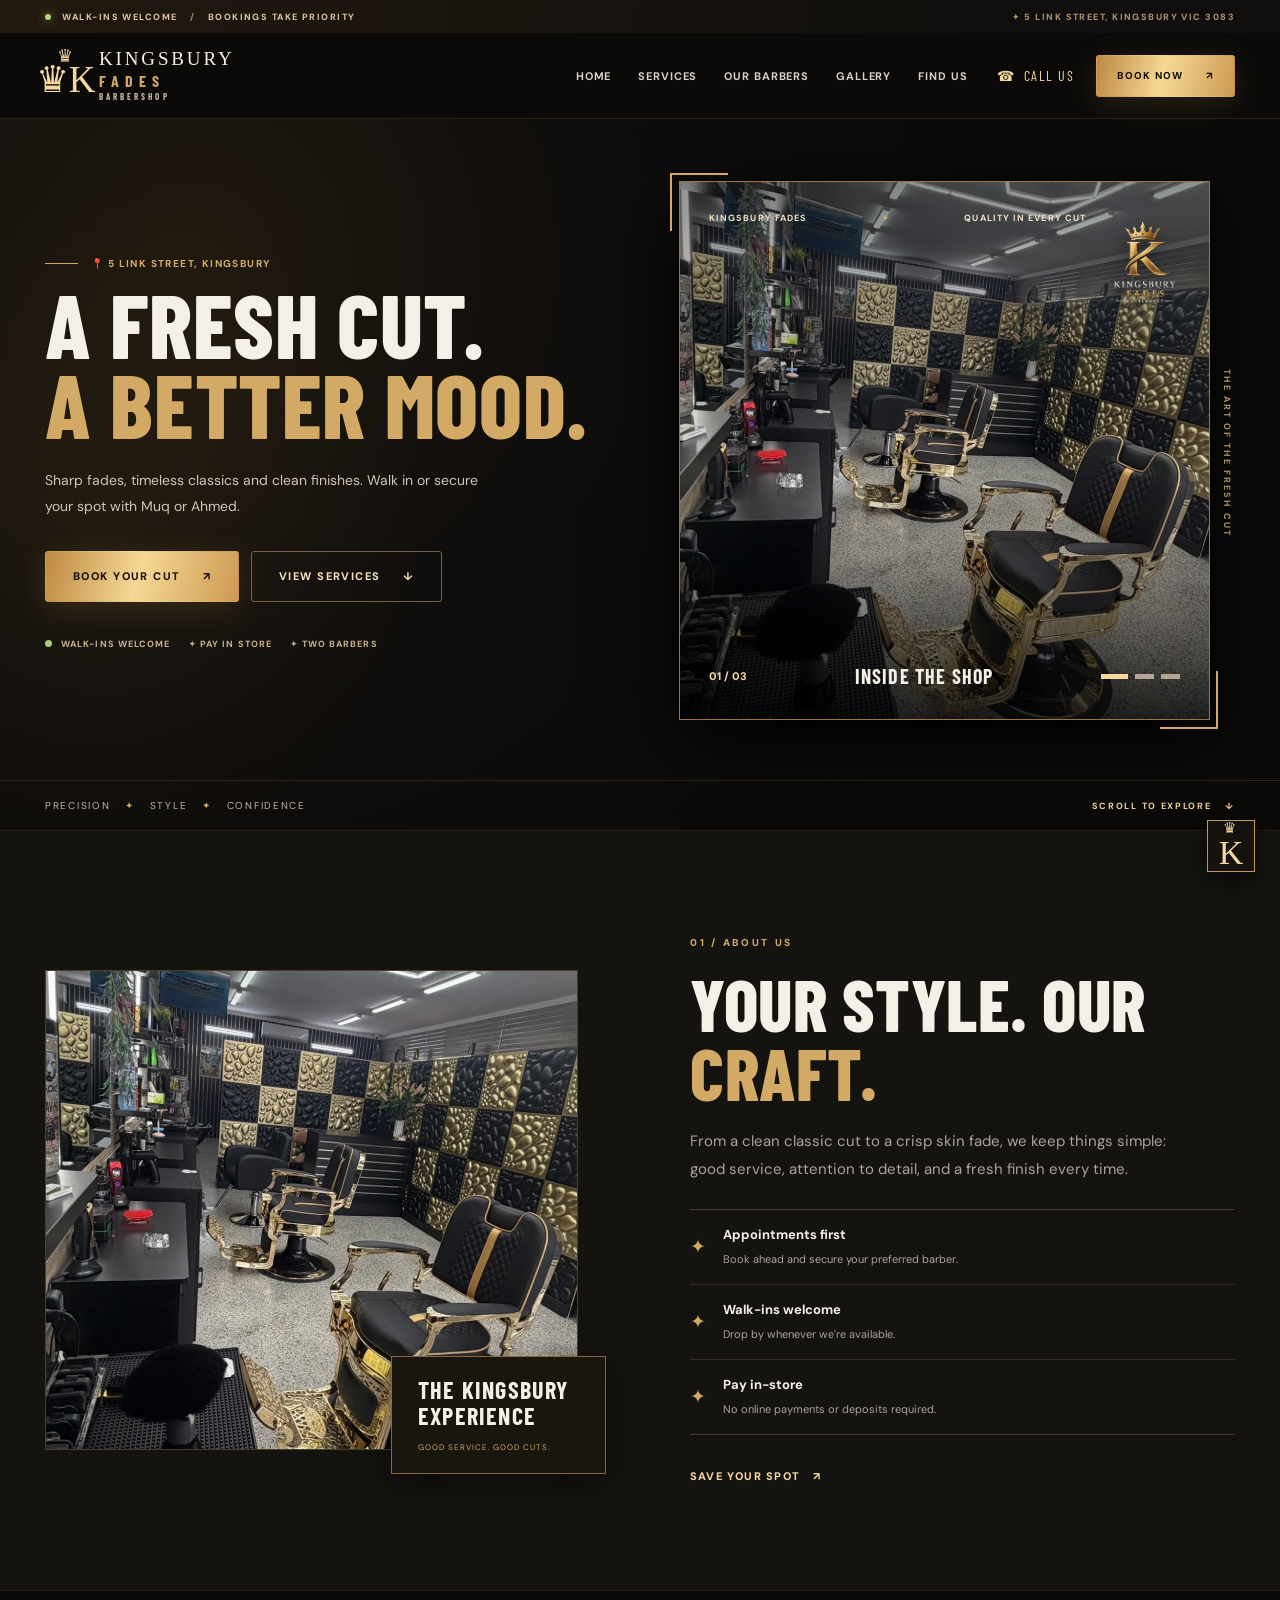
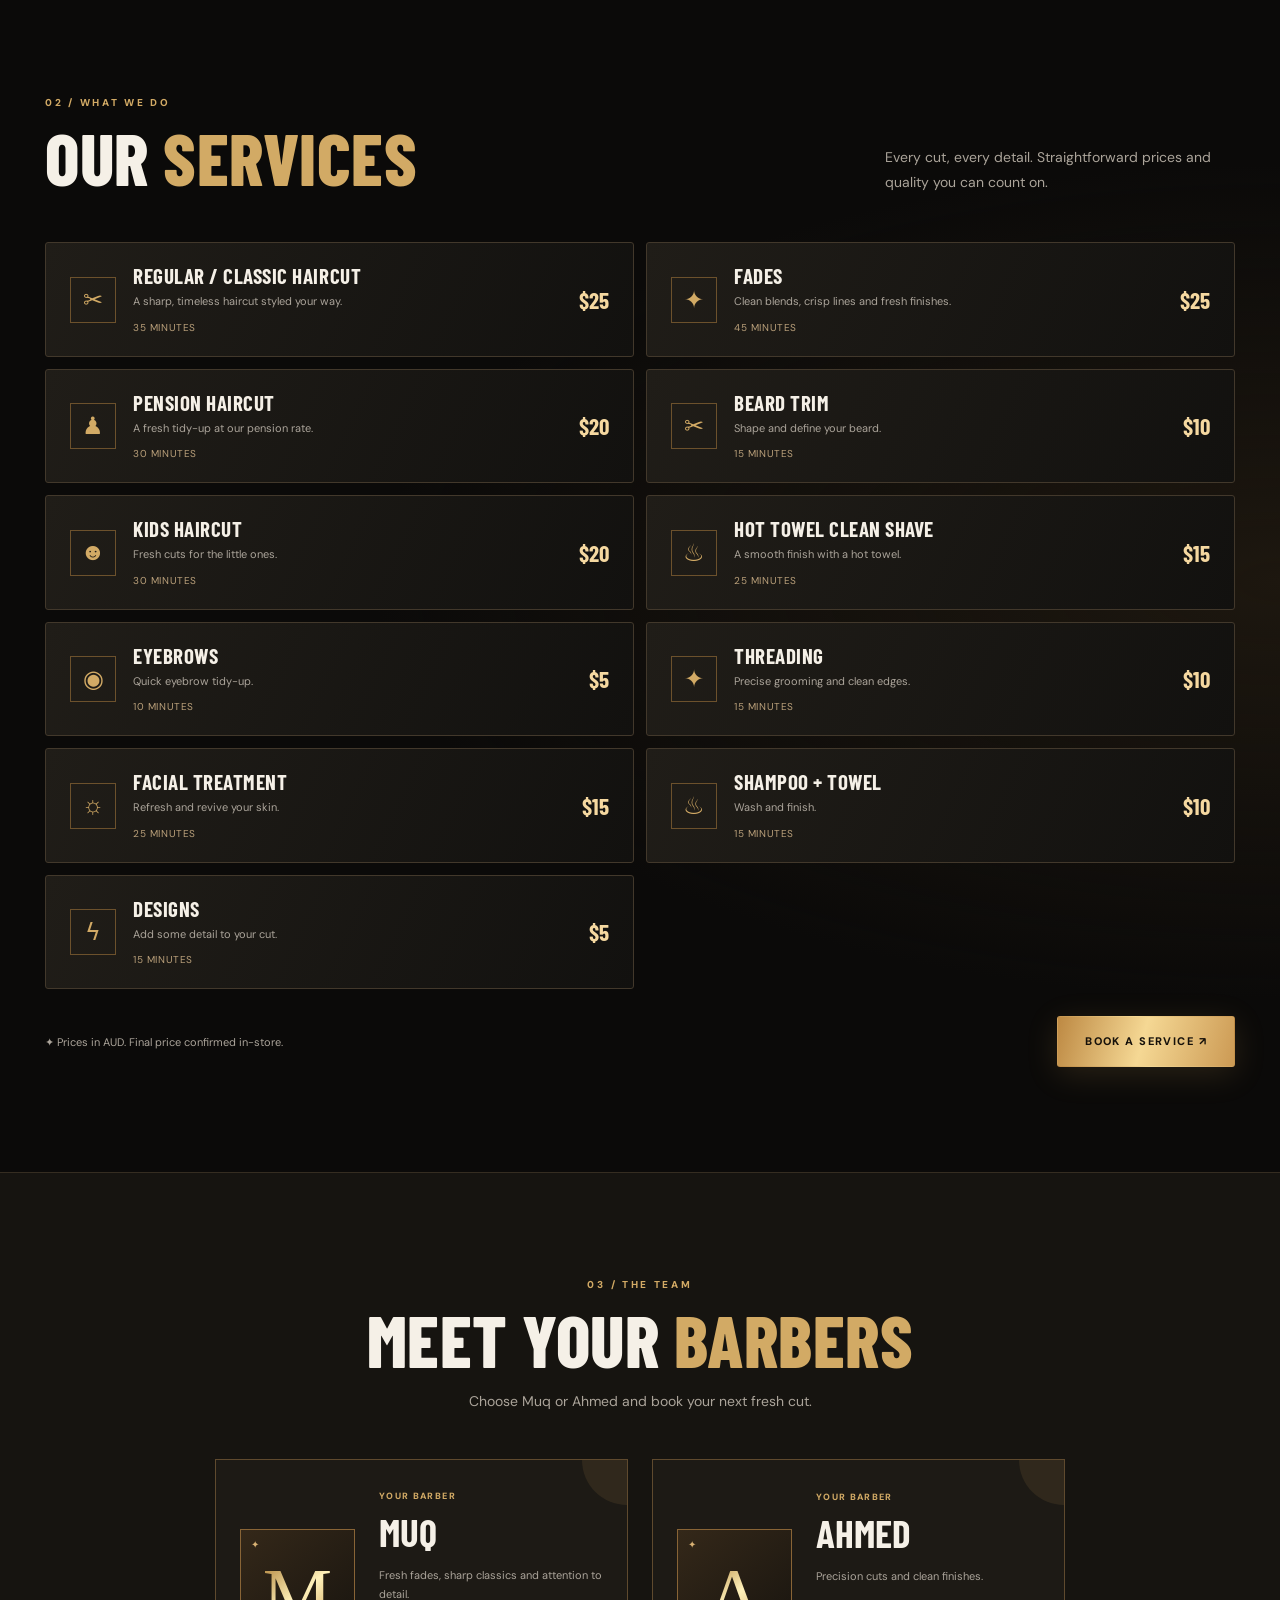
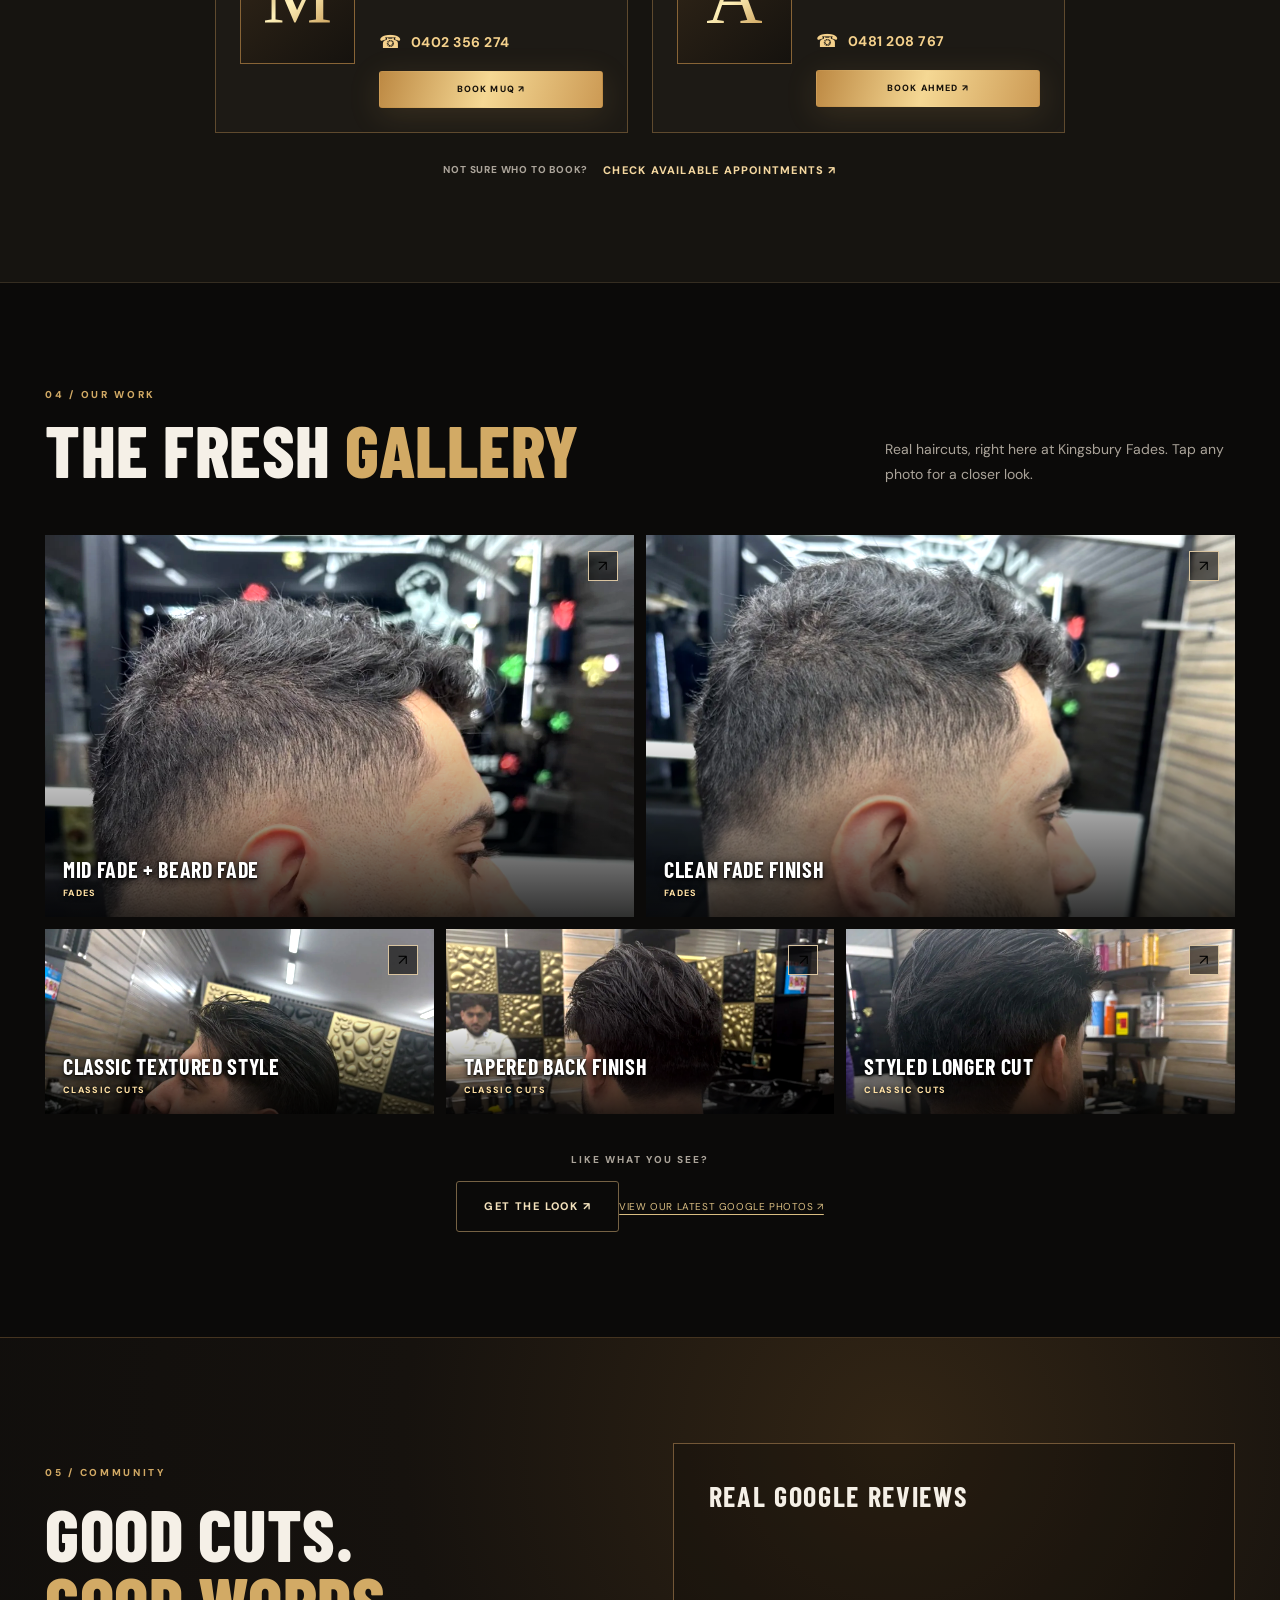
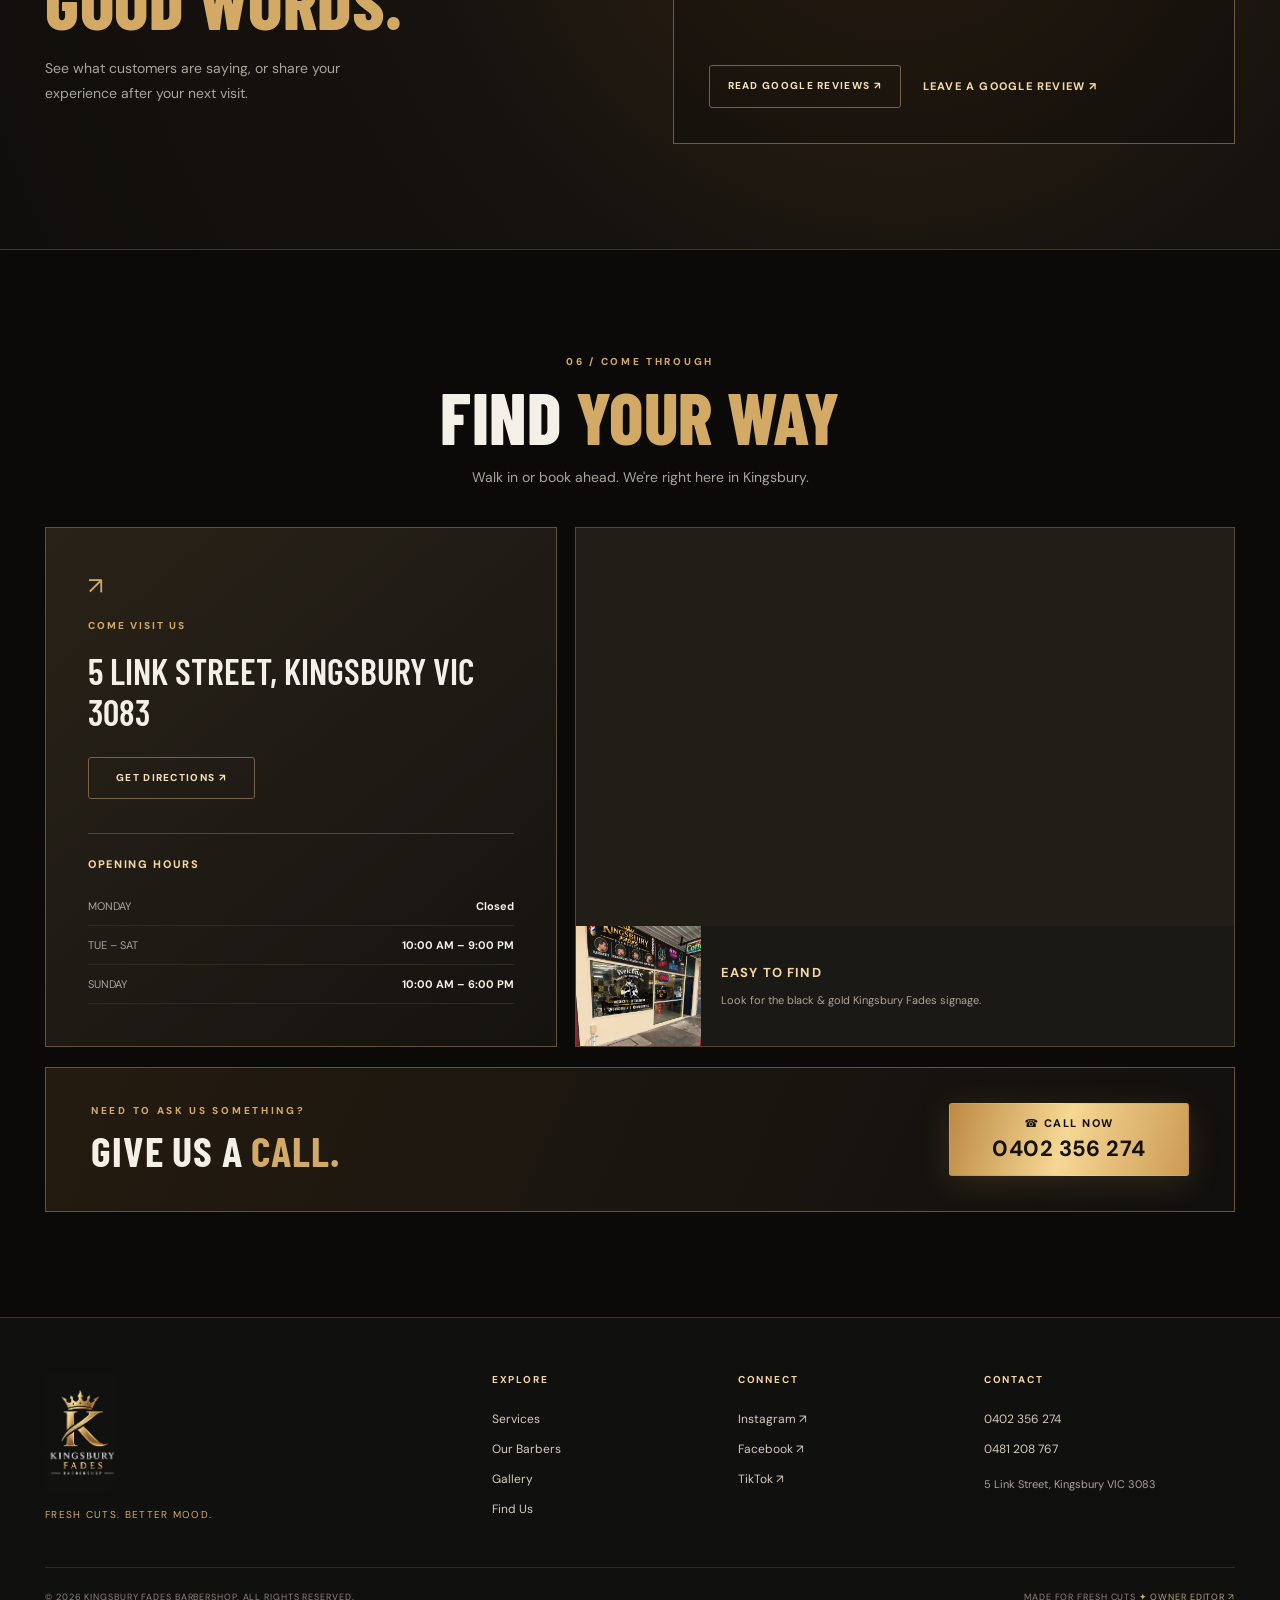
==== commit 1dd24218: "Add files via upload" ====
--- a/index.html
+++ b/index.html
@@ -75,7 +75,7 @@
 
     <section class="section gallery-section" id="gallery"><div class="container"><div class="section-heading split-heading"><div><span class="section-kicker">04 / OUR WORK</span><h2>THE FRESH <em>GALLERY</em></h2></div><p>Real haircuts, right here at Kingsbury Fades. Tap any photo for a closer look.</p></div><div id="gallery-grid" class="gallery-grid"></div><div class="gallery-cta"><p>LIKE WHAT YOU SEE?</p><button type="button" class="button button-outline js-book">GET THE LOOK ↗</button><a id="google-photos-link" class="gallery-google-link" href="https://www.google.com/maps/place/Kingsbury+Fades+Barbershop/@-37.714027,145.0318748,17z/data=!3m1!4b1!4m6!3m5!1s0x6ad645761f2c77f1:0x227f36e10cc0560c!8m2!3d-37.7140313!4d145.0344497!16s%2Fg%2F11_04zzc2n" target="_blank" rel="noopener noreferrer">VIEW OUR LATEST GOOGLE PHOTOS ↗</a></div><div id="google-photos-live" class="google-photos-live" hidden><h3>PHOTOS FROM GOOGLE</h3><div id="google-photos-widget"></div></div></div></section>
 
-    <section class="section reviews-section" id="reviews"><div class="container reviews-inner"><div><span class="section-kicker">05 / COMMUNITY</span><h2>GOOD CUTS.<br><em>GOOD WORDS.</em></h2><p>See what customers are saying, or share your experience after your next visit.</p></div><div class="reviews-panel"><h3>REAL GOOGLE REVIEWS</h3><div id="google-reviews-live" class="google-reviews-live"><div class="review-connection-note"><strong>READ OUR LATEST GOOGLE REVIEWS</strong><p>Tap below to see verified customer feedback on our official Google listing. A live, automatically updating review feed can be connected here by the owner.</p></div></div><div class="reviews-buttons"><a id="read-reviews" class="button button-outline" target="_blank" rel="noopener noreferrer" href="https://www.google.com/maps/search/?api=1&query=Kingsbury%20Fades%20Barbershop">READ GOOGLE REVIEWS ↗</a><a id="leave-review" class="text-link" target="_blank" rel="noopener noreferrer" href="https://www.google.com/maps/search/?api=1&query=Kingsbury%20Fades%20Barbershop">LEAVE A REVIEW ↗</a></div></div></div></section>
+    <section class="section reviews-section" id="reviews"><div class="container reviews-inner"><div><span class="section-kicker">05 / COMMUNITY</span><h2>GOOD CUTS.<br><em>GOOD WORDS.</em></h2><p>See what customers are saying, or share your experience after your next visit.</p></div><div class="reviews-panel"><h3>REAL GOOGLE REVIEWS</h3><div id="google-reviews-live" class="google-reviews-live"><div data-repu-inline="1ae7d42705042bd4"></div><noscript><a href="https://www.google.com/maps/place/Kingsbury+Fades+Barbershop/">Read our Google reviews</a></noscript></div><div class="reviews-buttons"><a id="read-reviews" class="button button-outline" target="_blank" rel="noopener noreferrer" href="https://www.google.com/maps/search/?api=1&query=Kingsbury%20Fades%20Barbershop">READ GOOGLE REVIEWS ↗</a><a id="leave-review" class="text-link" target="_blank" rel="noopener noreferrer" href="https://www.google.com/maps/search/?api=1&query=Kingsbury%20Fades%20Barbershop">LEAVE A REVIEW ↗</a></div></div></div></section>
 
     <section class="section visit-section" id="contact"><div class="container"><div class="section-heading centered"><span class="section-kicker">06 / COME THROUGH</span><h2>FIND <em>YOUR WAY</em></h2><p>Walk in or book ahead. We're right here in Kingsbury.</p></div><div class="contact-grid"><div class="contact-card"><span class="contact-symbol">↗</span><span class="contact-label">COME VISIT US</span><h3 id="shop-address">5 Link Street,<br>Kingsbury VIC 3083</h3><a class="button button-outline" id="directions-link" href="https://www.google.com/maps/search/?api=1&query=5%20Link%20Street%2C%20Kingsbury%20VIC%203083" target="_blank" rel="noopener noreferrer">GET DIRECTIONS ↗</a><div class="hours"><div class="hours-title">OPENING HOURS</div><div><span>MONDAY</span><strong id="hours-mon">CLOSED</strong></div><div><span>TUE – SAT</span><strong id="hours-tue-sat">10 AM – 9 PM</strong></div><div><span>SUNDAY</span><strong id="hours-sun">10 AM – 6 PM</strong></div></div></div><div class="map-card"><iframe id="map-frame" title="Map showing Kingsbury Fades at 5 Link Street, Kingsbury" src="https://www.google.com/maps?q=5%20Link%20Street%2C%20Kingsbury%20VIC%203083&output=embed" loading="lazy" referrerpolicy="no-referrer-when-downgrade" allowfullscreen></iframe><div class="storefront-strip"><img id="storefront-image" src="assets/images/front.webp" alt="Front entrance of Kingsbury Fades Barbershop" loading="lazy"><div><strong>EASY TO FIND</strong><span>Look for the black & gold Kingsbury Fades signage.</span></div></div></div></div><div class="call-banner"><div><span class="section-kicker">NEED TO ASK US SOMETHING?</span><h3>GIVE US A <em>CALL.</em></h3></div><a class="button button-gold call-banner-button" id="call-primary" href="tel:0402356274"><span>☎ CALL NOW</span><strong id="call-number">0402 356 274</strong></a></div></div></section>
   </main>
@@ -86,7 +86,9 @@
 
   <div class="modal-shell" id="booking-modal" aria-hidden="true"><div class="modal-backdrop" data-dismiss="booking"></div><div class="booking-dialog" role="dialog" aria-modal="true" aria-label="Book an appointment"><div class="dialog-heading"><div><span class="section-kicker">KINGSBURY FADES</span><h2>BOOK YOUR <em>APPOINTMENT</em></h2></div><button class="icon-close" type="button" data-dismiss="booking" aria-label="Close booking window">×</button></div><div id="booking-body" class="booking-body"></div><div class="dialog-footer"><span>✦ WALK-INS WELCOME</span><span>PAY IN STORE · NO DEPOSIT</span></div></div></div>
   <div class="modal-shell" id="lightbox" aria-hidden="true"><div class="modal-backdrop" data-dismiss="lightbox"></div><div class="lightbox-dialog" role="dialog" aria-modal="true" aria-label="Haircut photo"><button class="icon-close lightbox-close" type="button" data-dismiss="lightbox" aria-label="Close photo">×</button><button type="button" class="lightbox-nav prev" id="lightbox-prev" aria-label="Previous photo">‹</button><img id="lightbox-photo" alt=""><button type="button" class="lightbox-nav next" id="lightbox-next" aria-label="Next photo">›</button><div class="lightbox-caption" id="lightbox-caption"></div></div></div>
-  <script id="preview-seed" type="application/json">{"site":{"business_name":"Kingsbury Fades","business_subtitle":"BARBERSHOP","tagline":"FRESH CUTS. BETTER MOOD.","hero_kicker":"📍 5 LINK STREET, KINGSBURY","hero_title":"A FRESH CUT. A BETTER MOOD.","hero_description":"Sharp fades, timeless classics and clean finishes. Walk in or secure your spot with Muq or Ahmed.","intro_title":"Your style. Our craft.","intro_text":"From a clean classic cut to a crisp skin fade, we keep things simple: good service, attention to detail, and a fresh finish every time.","phone_primary":"0402356274","phone_secondary":"0481208767","address":"5 Link Street, Kingsbury VIC 3083","google_maps_link":"https://www.google.com/maps/place/Kingsbury+Fades+Barbershop/@-37.714027,145.0318748,17z/data=!3m1!4b1!4m6!3m5!1s0x6ad645761f2c77f1:0x227f36e10cc0560c!8m2!3d-37.7140313!4d145.0344497!16s%2Fg%2F11_04zzc2n","google_reviews_link":"https://www.google.com/maps/place/Kingsbury+Fades+Barbershop/@-37.714027,145.0318748,17z/data=!3m1!4b1!4m6!3m5!1s0x6ad645761f2c77f1:0x227f36e10cc0560c!8m2!3d-37.7140313!4d145.0344497!16s%2Fg%2F11_04zzc2n","google_review_write_link":"https://www.google.com/maps/place/Kingsbury+Fades+Barbershop/@-37.714027,145.0318748,17z/data=!3m1!4b1!4m6!3m5!1s0x6ad645761f2c77f1:0x227f36e10cc0560c!8m2!3d-37.7140313!4d145.0344497!16s%2Fg%2F11_04zzc2n","instagram":"https://www.instagram.com/kingbury_fades/","facebook":"https://www.facebook.com/profile.php?id=61596412045378","tiktok":"https://www.tiktok.com/@kingsbury.fades.b","setmore_booking_url":"https://kingsburyfades.setmore.com/","opening_tue_sat":"10:00 AM – 9:00 PM","opening_sun":"10:00 AM – 6:00 PM","opening_mon":"Closed","logo":"assets/images/logo.webp","hero_images":["assets/images/inside.webp","assets/images/front.webp","assets/images/cut-01.webp"],"shop_image":"assets/images/inside.webp","storefront_image":"assets/images/front.webp","accepts_walkins":true,"bookings_priority":true,"footer_note":"Appointments are prioritised. Walk-ins are always welcome when a barber is available.","google_photos_link":"https://www.google.com/maps/place/Kingsbury+Fades+Barbershop/@-37.714027,145.0318748,17z/data=!3m1!4b1!4m6!3m5!1s0x6ad645761f2c77f1:0x227f36e10cc0560c!8m2!3d-37.7140313!4d145.0344497!16s%2Fg%2F11_04zzc2n","hero_logo":"assets/images/logo-transparent.png","google_reviews_widget_embed_code":"","google_photos_widget_embed_code":""},"services":[{"name":"Regular / Classic Haircut","price":25,"minutes":35,"description":"A sharp, timeless haircut styled your way.","icon":"scissors"},{"name":"Fades","price":25,"minutes":45,"description":"Clean blends, crisp lines and fresh finishes.","icon":"sparkles"},{"name":"Pension Haircut","price":20,"minutes":30,"description":"A fresh tidy-up at our pension rate.","icon":"user"},{"name":"Beard Trim","price":10,"minutes":15,"description":"Shape and define your beard.","icon":"scissors"},{"name":"Kids Haircut","price":20,"minutes":30,"description":"Fresh cuts for the little ones.","icon":"smile"},{"name":"Hot Towel Clean Shave","price":15,"minutes":25,"description":"A smooth finish with a hot towel.","icon":"droplets"},{"name":"Eyebrows","price":5,"minutes":10,"description":"Quick eyebrow tidy-up.","icon":"eye"},{"name":"Threading","price":10,"minutes":15,"description":"Precise grooming and clean edges.","icon":"sparkles"},{"name":"Facial Treatment","price":15,"minutes":25,"description":"Refresh and revive your skin.","icon":"sun"},{"name":"Shampoo + Towel","price":10,"minutes":15,"description":"Wash and finish.","icon":"droplets"},{"name":"Designs","price":5,"minutes":15,"description":"Add some detail to your cut.","icon":"zap"}],"gallery":[{"title":"Mid fade + beard fade","category":"Fades","image":"assets/images/cut-01.webp","alt":"Side profile of a mid fade blended into a beard fade"},{"title":"Clean fade finish","category":"Fades","image":"assets/images/cut-02.webp","alt":"Close-up of a clean fade and beard line"},{"title":"Classic textured style","category":"Classic cuts","image":"assets/images/cut-03.webp","alt":"Side view of a textured longer haircut and beard"},{"title":"Tapered back finish","category":"Classic cuts","image":"assets/images/cut-04.webp","alt":"Back view of a tapered longer haircut"},{"title":"Styled longer cut","category":"Classic cuts","image":"assets/images/cut-05.webp","alt":"Side and back view of a styled longer haircut"}],"barbers":[{"name":"Muq","initial":"M","photo":"","description":"Fresh fades, sharp classics and attention to detail.","booking_url":"","phone":"0402356274"},{"name":"Ahmed","initial":"A","photo":"","description":"Precision cuts and clean finishes.","booking_url":"","phone":"0481208767"}]}</script>
+  <script id="preview-seed" type="application/json">{"site":{"business_name":"Kingsbury Fades","business_subtitle":"BARBERSHOP","tagline":"FRESH CUTS. BETTER MOOD.","hero_kicker":"📍 5 LINK STREET, KINGSBURY","hero_title":"A FRESH CUT. A BETTER MOOD.","hero_description":"Sharp fades, timeless classics and clean finishes. Walk in or secure your spot with Muq or Ahmed.","intro_title":"Your style. Our craft.","intro_text":"From a clean classic cut to a crisp skin fade, we keep things simple: good service, attention to detail, and a fresh finish every time.","phone_primary":"0402356274","phone_secondary":"0481208767","address":"5 Link Street, Kingsbury VIC 3083","google_maps_link":"https://www.google.com/maps/place/Kingsbury+Fades+Barbershop/@-37.714027,145.0318748,17z/data=!3m1!4b1!4m6!3m5!1s0x6ad645761f2c77f1:0x227f36e10cc0560c!8m2!3d-37.7140313!4d145.0344497!16s%2Fg%2F11_04zzc2n","google_reviews_link":"https://www.google.com/maps/place/Kingsbury+Fades+Barbershop/@-37.714027,145.0318748,17z/data=!3m1!4b1!4m6!3m5!1s0x6ad645761f2c77f1:0x227f36e10cc0560c!8m2!3d-37.7140313!4d145.0344497!16s%2Fg%2F11_04zzc2n","google_review_write_link":"https://www.google.com/maps/place/Kingsbury+Fades+Barbershop/@-37.714027,145.0318748,17z/data=!3m1!4b1!4m6!3m5!1s0x6ad645761f2c77f1:0x227f36e10cc0560c!8m2!3d-37.7140313!4d145.0344497!16s%2Fg%2F11_04zzc2n","instagram":"https://www.instagram.com/kingbury_fades/","facebook":"https://www.facebook.com/profile.php?id=61596412045378","tiktok":"https://www.tiktok.com/@kingsbury.fades.b","setmore_booking_url":"https://kingsburyfades.setmore.com/","opening_tue_sat":"10:00 AM – 9:00 PM","opening_sun":"10:00 AM – 6:00 PM","opening_mon":"Closed","logo":"assets/images/logo.webp","hero_images":["assets/images/inside.webp","assets/images/front.webp","assets/images/cut-01.webp"],"shop_image":"assets/images/inside.webp","storefront_image":"assets/images/front.webp","accepts_walkins":true,"bookings_priority":true,"footer_note":"Appointments are prioritised. Walk-ins are always welcome when a barber is available.","google_photos_link":"https://www.google.com/maps/place/Kingsbury+Fades+Barbershop/@-37.714027,145.0318748,17z/data=!3m1!4b1!4m6!3m5!1s0x6ad645761f2c77f1:0x227f36e10cc0560c!8m2!3d-37.7140313!4d145.0344497!16s%2Fg%2F11_04zzc2n","hero_logo":"assets/images/logo-transparent.png","google_reviews_widget_embed_code":"","google_photos_widget_embed_code":""},"services":[{"name":"Regular / Classic Haircut","price":25,"minutes":35,"description":"A sharp, timeless haircut styled your way.","icon":"scissors"},{"name":"Fades","price":25,"minutes":45,"description":"Clean blends, crisp lines and fresh finishes.","icon":"sparkles"},{"name":"Pension Haircut","price":20,"minutes":30,"description":"A fresh tidy-up at our pension rate.","icon":"user"},{"name":"Beard Trim","price":10,"minutes":15,"description":"Shape and define your beard.","icon":"scissors"},{"name":"Kids Haircut","price":20,"minutes":30,"description":"Fresh cuts for the little ones.","icon":"smile"},{"name":"Hot Towel Clean Shave","price":15,"minutes":25,"description":"A smooth finish with a hot towel.","icon":"droplets"},{"name":"Eyebrows","price":5,"minutes":5,"description":"Quick eyebrow tidy-up.","icon":"eye"},{"name":"Threading","price":10,"minutes":15,"description":"Precise grooming and clean edges.","icon":"sparkles"},{"name":"Facial Treatment","price":15,"minutes":25,"description":"Refresh and revive your skin.","icon":"sun"},{"name":"Shampoo + Towel","price":10,"minutes":10,"description":"Wash and finish.","icon":"droplets"},{"name":"Hair Designs","price":5,"minutes":10,"description":"Add some detail to your cut.","icon":"zap"}],"gallery":[{"title":"Mid fade + beard fade","category":"Fades","image":"assets/images/cut-01.webp","alt":"Side profile of a mid fade blended into a beard fade"},{"title":"Clean fade finish","category":"Fades","image":"assets/images/cut-02.webp","alt":"Close-up of a clean fade and beard line"},{"title":"Classic textured style","category":"Classic cuts","image":"assets/images/cut-03.webp","alt":"Side view of a textured longer haircut and beard"},{"title":"Tapered back finish","category":"Classic cuts","image":"assets/images/cut-04.webp","alt":"Back view of a tapered longer haircut"},{"title":"Styled longer cut","category":"Classic cuts","image":"assets/images/cut-05.webp","alt":"Side and back view of a styled longer haircut"}],"barbers":[{"name":"Muq","initial":"M","photo":"","description":"Fresh fades, sharp classics and attention to detail.","booking_url":"","phone":"0402356274"},{"name":"Ahmed","initial":"A","photo":"","description":"Precision cuts and clean finishes.","booking_url":"","phone":"0481208767"}]}</script>
   <script src="app.js" defer></script>
+  <!-- RepU Google Reviews: loaded on the live website, not only from site.json. -->
+  <script src="https://business.repu.ai/widget/reviews.js" async></script>
 </body>
 </html>
